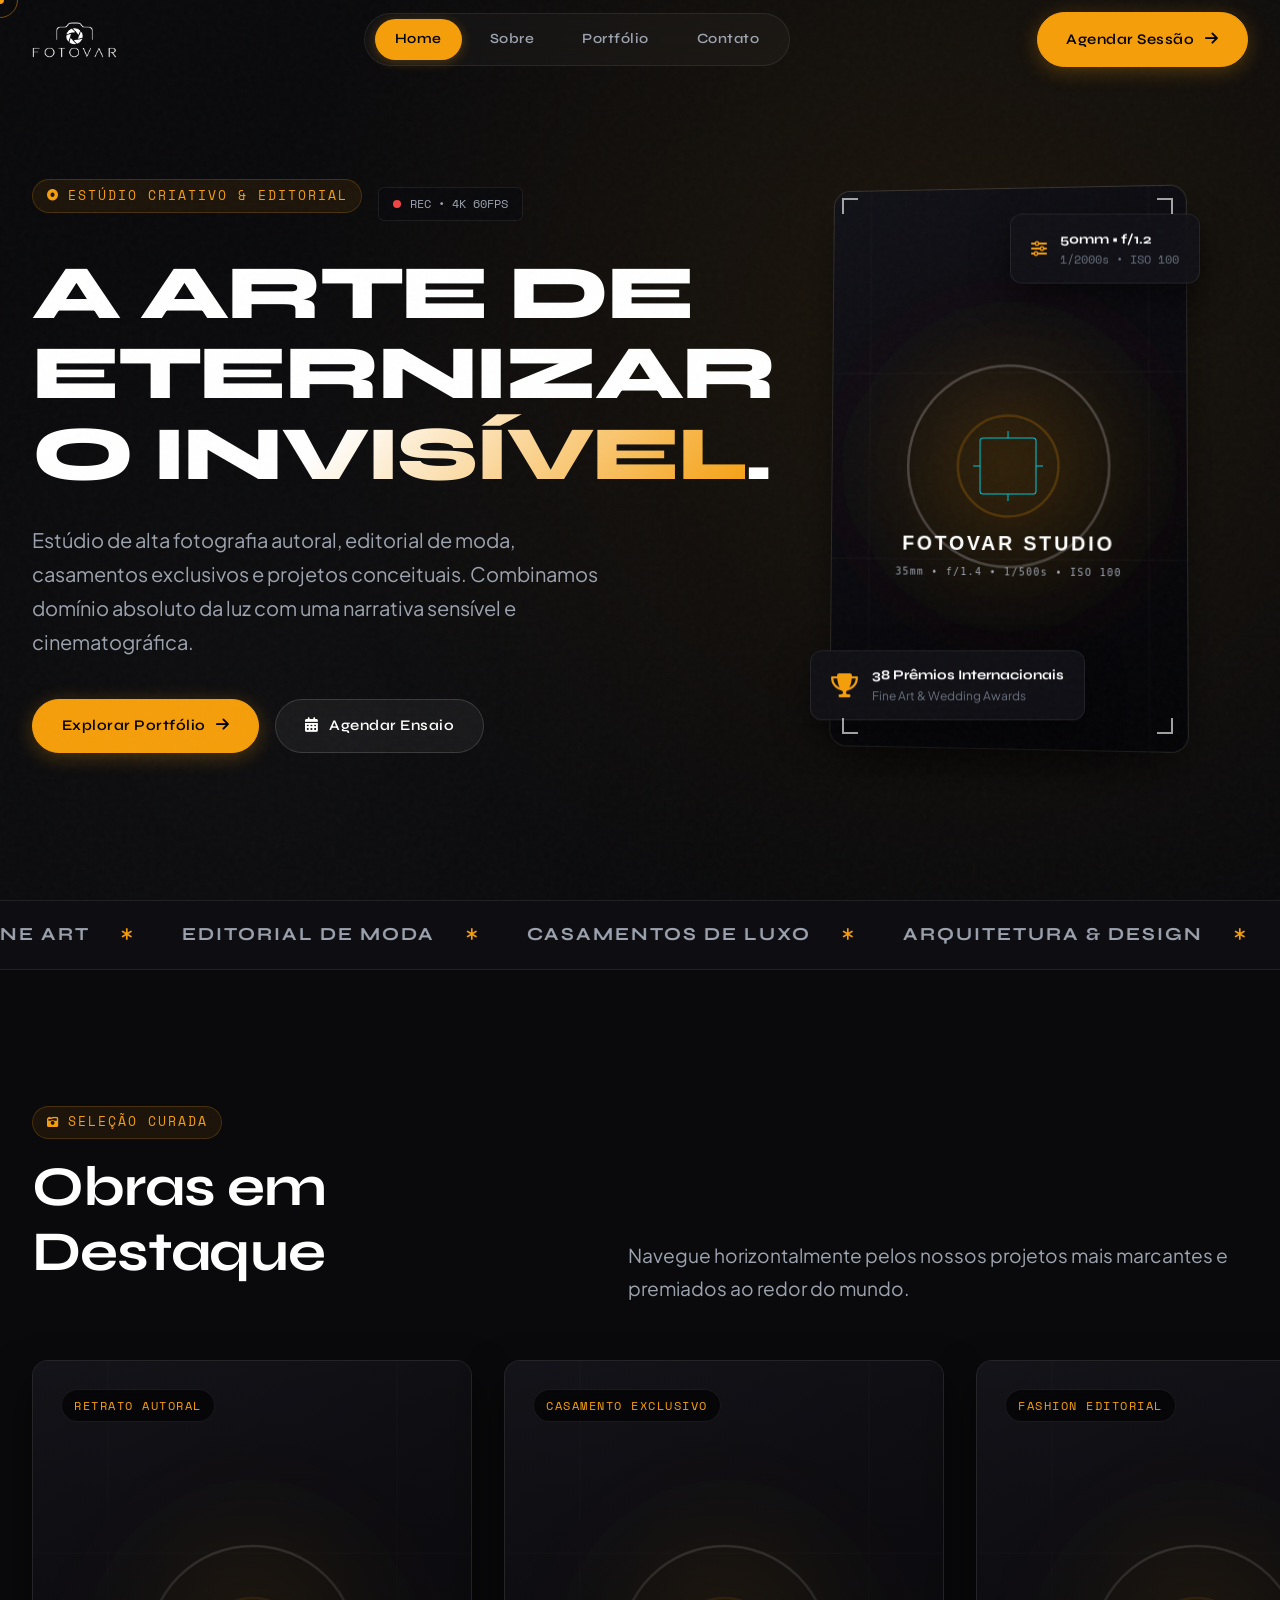
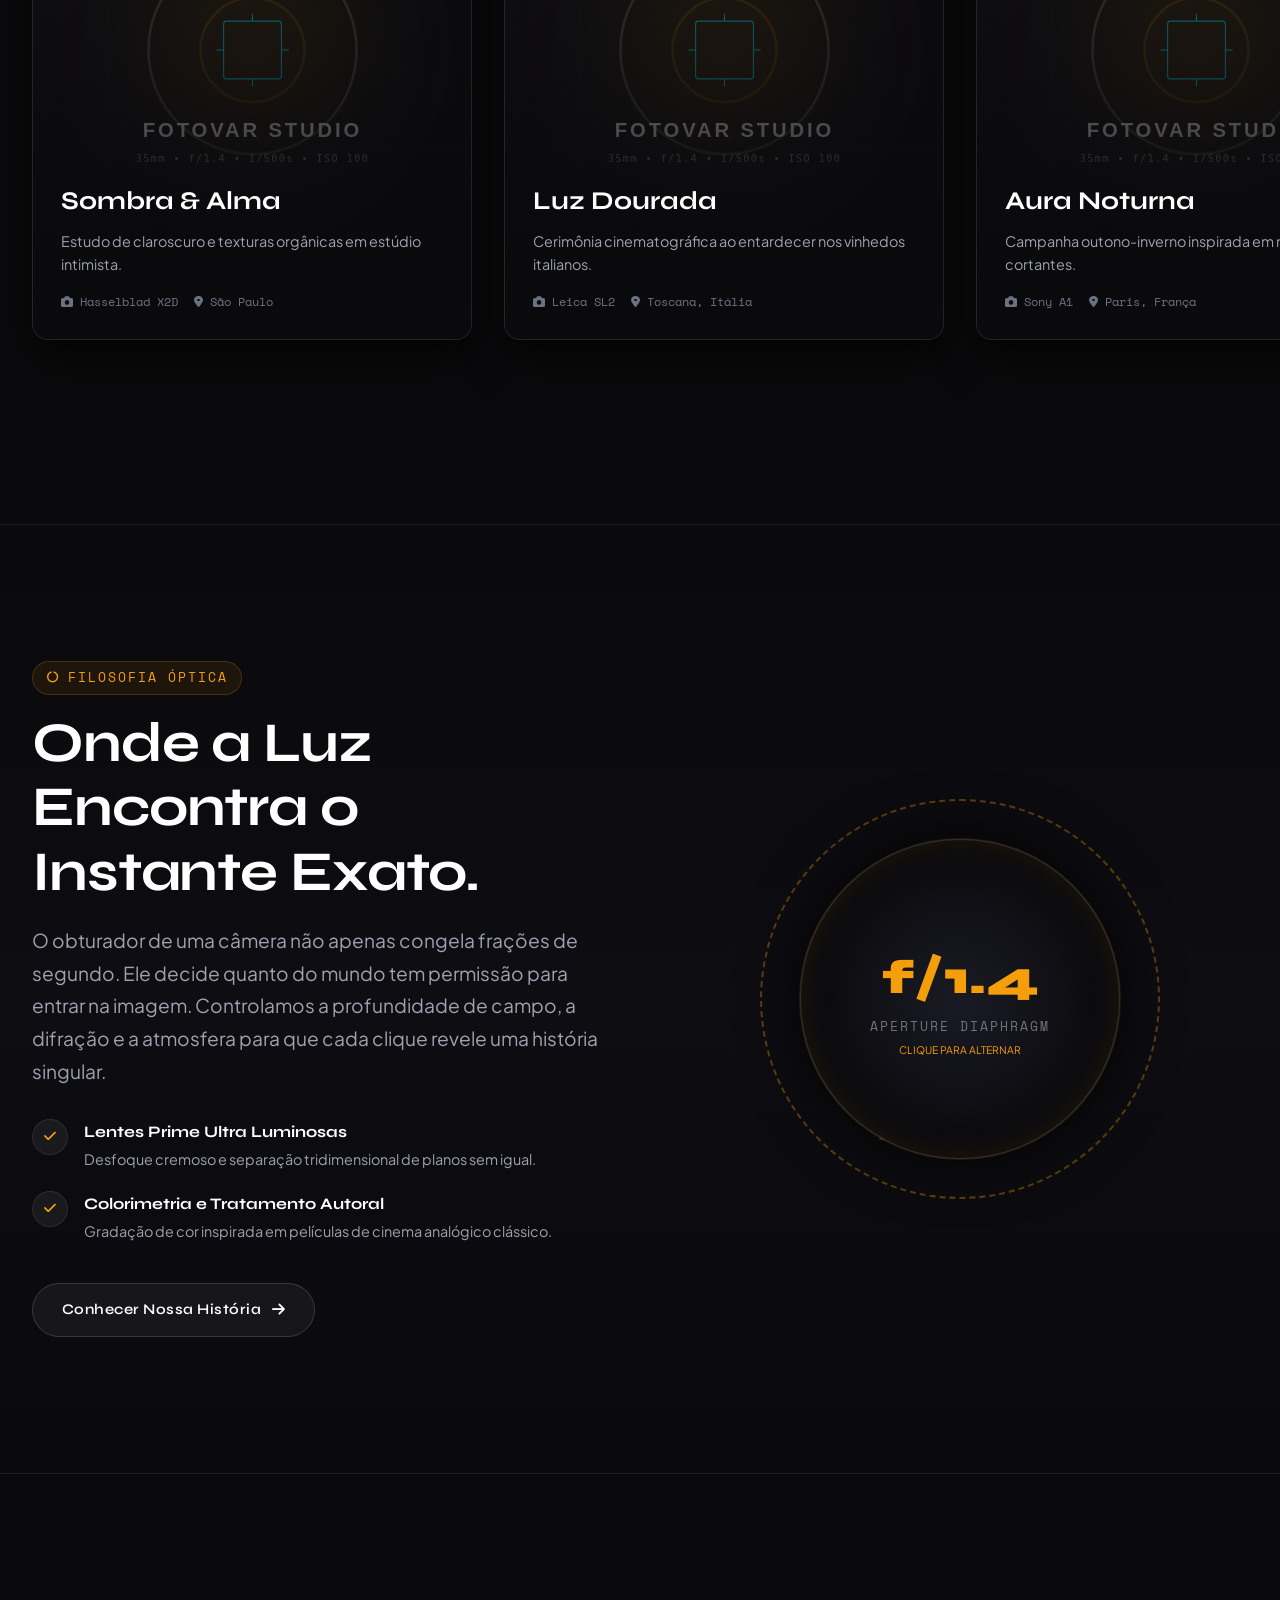
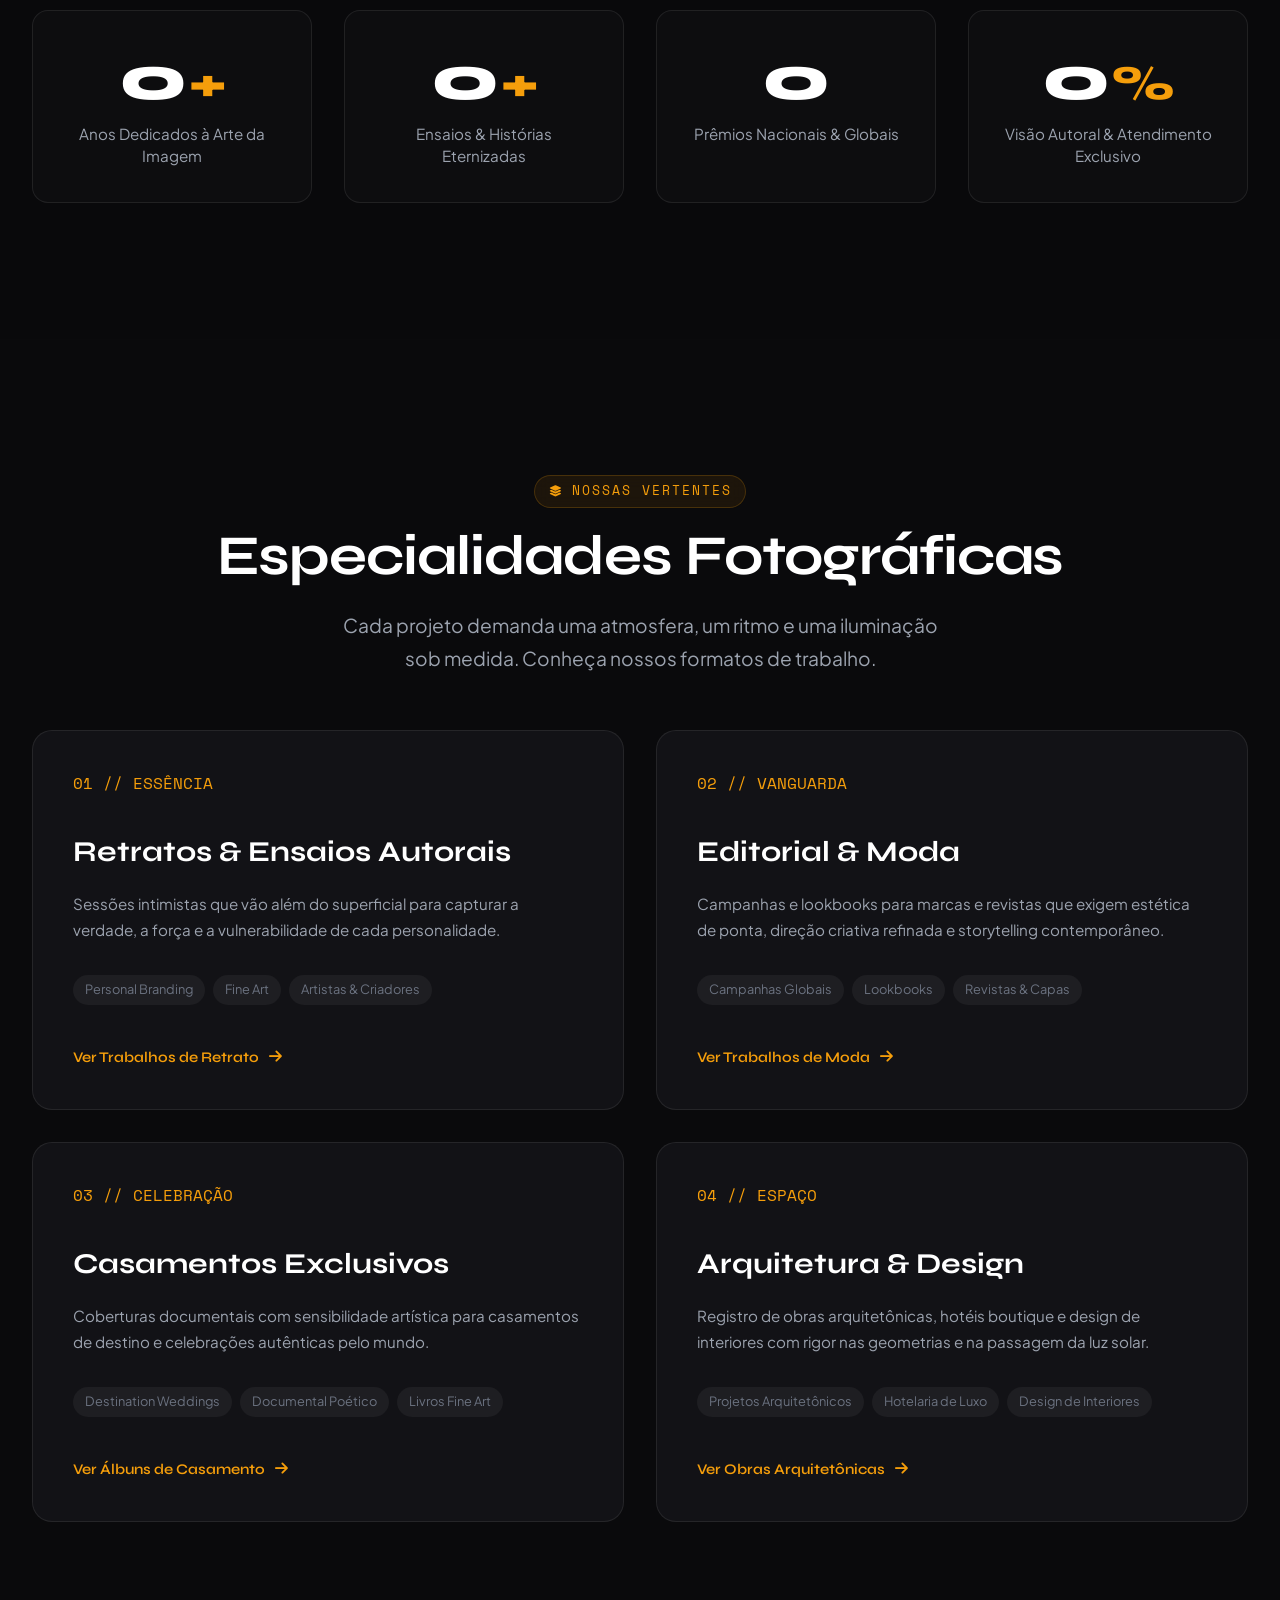
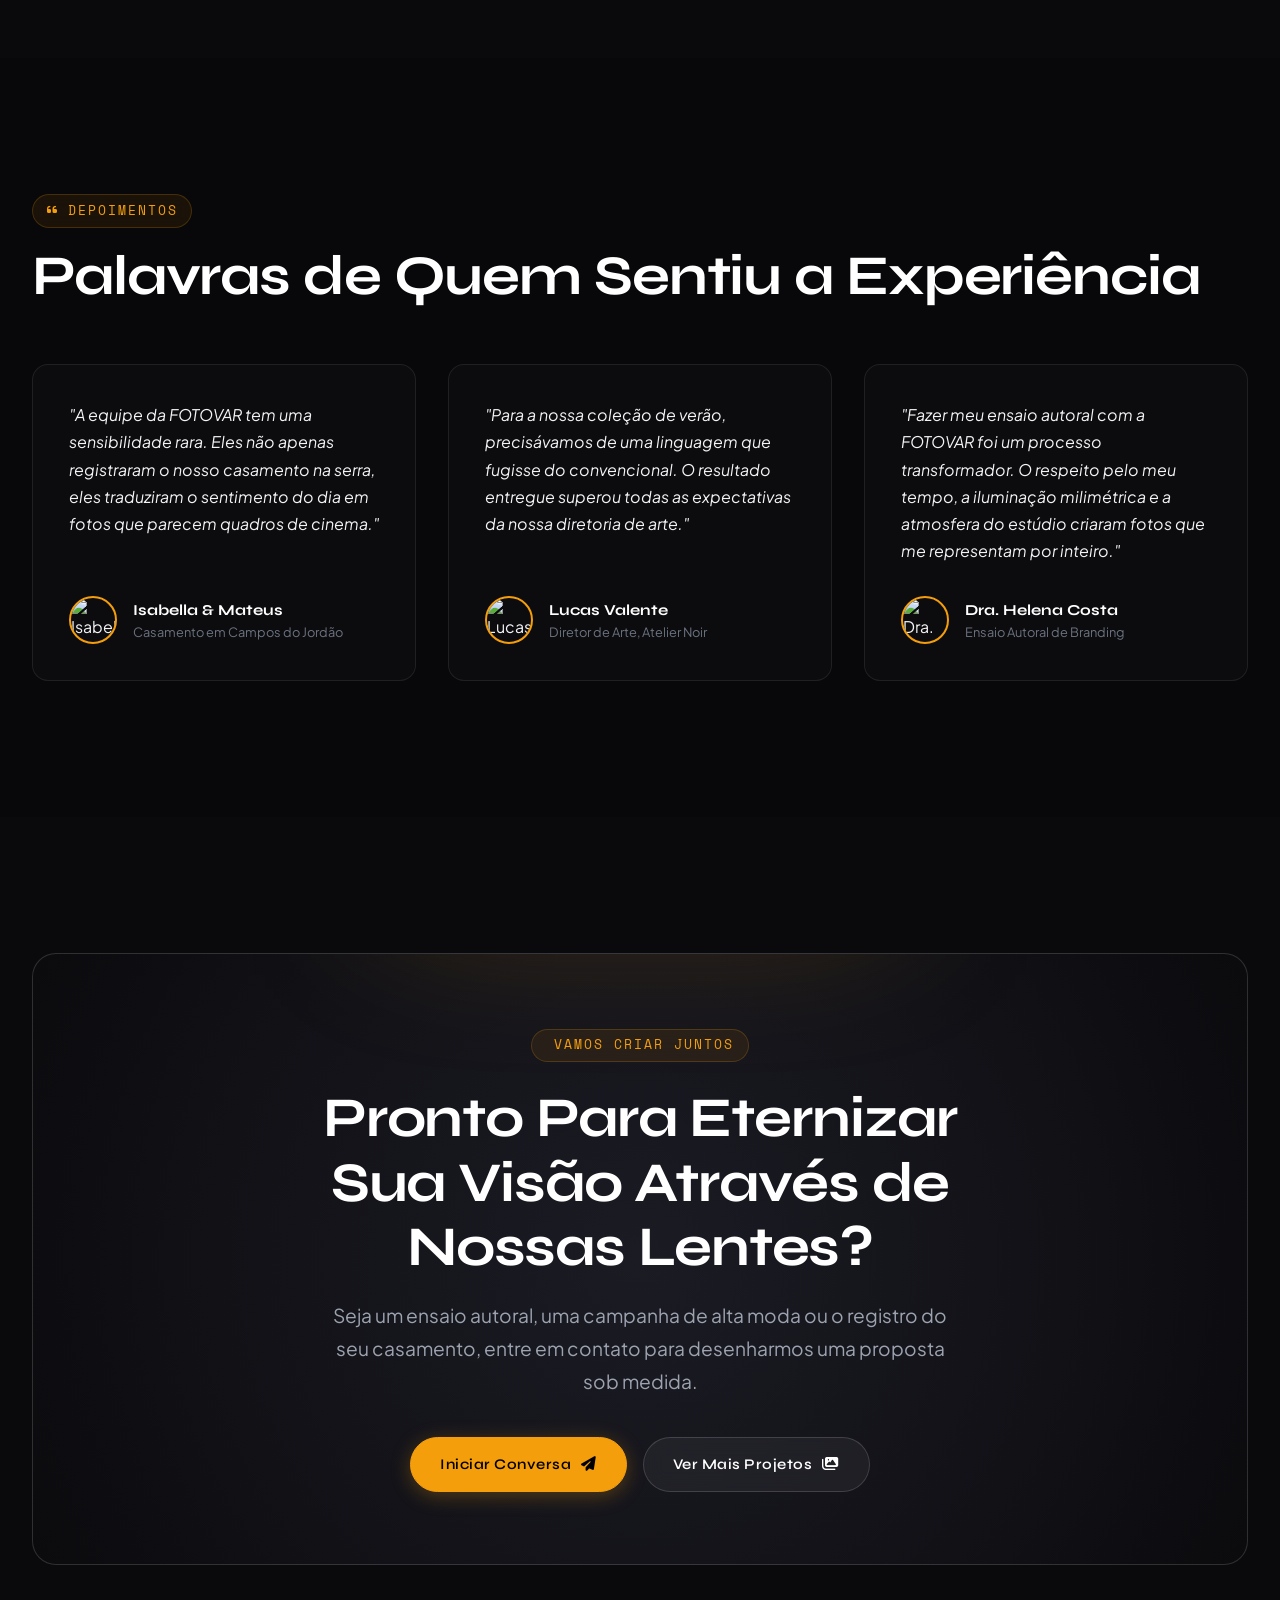
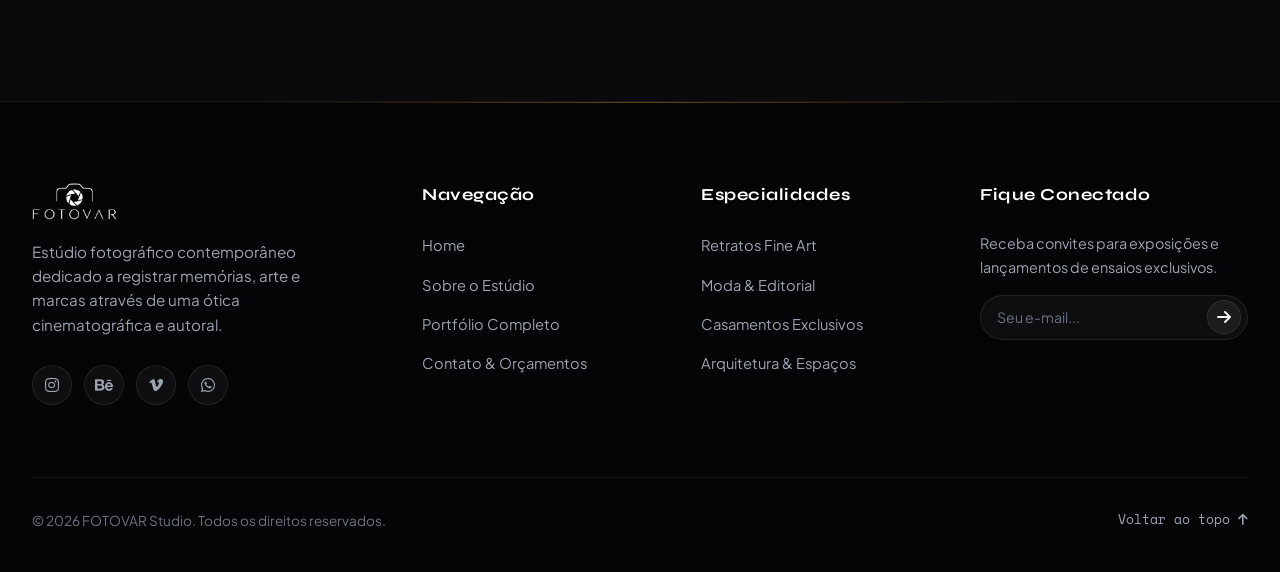
==== index.html @ dcf2c0d7 "first commit" ====
<!DOCTYPE html>
<html lang="pt-BR">
<head>
  <meta charset="UTF-8">
  <meta name="viewport" content="width=device-width, initial-scale=1.0">
  <title>FOTOVAR | Estúdio de Fotografia & Arte Visual</title>
  <meta name="description" content="Estúdio de alta fotografia autoral, editorial, casamentos de luxo e projetos conceituais. Transformamos instantes em legados visuais.">

  <!-- Favicon -->
  <link rel="icon" type="image/png" href="assets/img/logo.png">

  <!-- Google Fonts -->
  <link rel="preconnect" href="https://fonts.googleapis.com">
  <link rel="preconnect" href="https://fonts.gstatic.com" crossorigin>
  <link href="https://fonts.googleapis.com/css2?family=Plus+Jakarta+Sans:wght@300;400;500;600;700&family=Space+Mono:wght@400;700&family=Syne:wght@500;600;700;800&display=swap" rel="stylesheet">

  <!-- FontAwesome 6 -->
  <link rel="stylesheet" href="https://cdnjs.cloudflare.com/ajax/libs/font-awesome/6.5.1/css/all.min.css">

  <!-- Stylesheets -->
  <link rel="stylesheet" href="css/global.css">
  <link rel="stylesheet" href="css/home.css">
</head>
<body>

  <!-- Film Grain Overlay -->
  <div class="grain-overlay" aria-hidden="true"></div>

  <!-- Custom Cursor Elements -->
  <div class="custom-cursor-dot" aria-hidden="true"></div>
  <div class="custom-cursor-ring" aria-hidden="true">
    <span class="cursor-text">VER</span>
  </div>

  <!-- Shutter Page Transition Curtain -->
  <div class="shutter-transition" aria-hidden="true">
    <div class="shutter-blade"></div>
    <div class="shutter-blade"></div>
    <div class="shutter-blade"></div>
    <div class="shutter-blade"></div>
  </div>

  <!-- Global Header -->
  <header class="site-header">
    <div class="container header-container">
      <a href="index.html" class="brand-logo-wrap" aria-label="FOTOVAR Home">
        <img src="assets/img/logo.png" alt="FOTOVAR" class="brand-logo-img">
      </a>

      <!-- Desktop Navigation -->
      <nav class="nav-desktop" aria-label="Navegação Principal">
        <a href="index.html" class="nav-link active">Home</a>
        <a href="sobre.html" class="nav-link">Sobre</a>
        <a href="portfolio.html" class="nav-link">Portfólio</a>
        <a href="contato.html" class="nav-link">Contato</a>
      </nav>

      <!-- Action Buttons -->
      <div class="header-actions">
        <a href="contato.html" class="btn btn-primary header-cta btn-magnetic">
          <span>Agendar Sessão</span>
          <i class="fa-solid fa-arrow-right"></i>
        </a>

        <!-- Mobile Toggle Button -->
        <button class="menu-toggle-btn" aria-label="Abrir Menu" aria-expanded="false">
          <span class="menu-bar"></span>
          <span class="menu-bar"></span>
          <span class="menu-bar"></span>
        </button>
      </div>
    </div>
  </header>

  <!-- Mobile Drawer Overlay -->
  <div class="mobile-nav-overlay" aria-hidden="true">
    <div class="mobile-nav-links">
      <a href="index.html" class="mobile-nav-link active">
        <span>01</span> Home
      </a>
      <a href="sobre.html" class="mobile-nav-link">
        <span>02</span> Sobre
      </a>
      <a href="portfolio.html" class="mobile-nav-link">
        <span>03</span> Portfólio
      </a>
      <a href="contato.html" class="mobile-nav-link">
        <span>04</span> Contato
      </a>
    </div>

    <div class="mobile-nav-footer">
      <a href="contato.html" class="btn btn-primary">
        <span>Solicitar Orçamento</span>
        <i class="fa-solid fa-camera"></i>
      </a>
      <div class="mobile-socials">
        <a href="#" class="btn-icon-circle" aria-label="Instagram"><i class="fa-brands fa-instagram"></i></a>
        <a href="#" class="btn-icon-circle" aria-label="Behance"><i class="fa-brands fa-behance"></i></a>
        <a href="#" class="btn-icon-circle" aria-label="WhatsApp"><i class="fa-brands fa-whatsapp"></i></a>
      </div>
    </div>
  </div>

  <main>
    <!-- HERO SECTION -->
    <section class="hero-section" id="hero">
      <div class="container">
        <div class="hero-grid">
          
          <div class="hero-content">
            <div class="hero-badge-row">
              <span class="section-tag">
                <i class="fa-solid fa-circle-dot"></i> Estúdio Criativo & Editorial
              </span>
              <div class="telemetry-badge">
                <span class="rec-dot"></span>
                <span>REC • 4K 60FPS</span>
              </div>
            </div>

            <h1 class="hero-title">
              A ARTE DE ETERNIZAR O <span class="text-gradient">INVISÍVEL</span>.
            </h1>

            <p class="hero-description">
              Estúdio de alta fotografia autoral, editorial de moda, casamentos exclusivos e projetos conceituais. Combinamos domínio absoluto da luz com uma narrativa sensível e cinematográfica.
            </p>

            <div class="hero-buttons">
              <a href="portfolio.html" class="btn btn-primary btn-magnetic">
                <span>Explorar Portfólio</span>
                <i class="fa-solid fa-arrow-right"></i>
              </a>
              <a href="contato.html" class="btn btn-secondary btn-magnetic">
                <i class="fa-solid fa-calendar-days"></i>
                <span>Agendar Ensaio</span>
              </a>
            </div>
          </div>

          <!-- Hero Visual with 3D Parallax & Badges -->
          <div class="hero-visual">
            <!-- Viewfinder Corner Accents -->
            <div class="viewfinder-corner tl"></div>
            <div class="viewfinder-corner tr"></div>
            <div class="viewfinder-corner bl"></div>
            <div class="viewfinder-corner br"></div>

            <div class="hero-image-wrapper has-view-cursor">
              <img src="https://images.unsplash.com/photo-1534528741775-53994a69daeb?auto=format&fit=crop&w=1200&q=85" 
                   alt="Retrato Editorial Fotovar" 
                   class="hero-img"
                   onerror="this.onerror=null; this.src='assets/img/placeholder.svg';">
            </div>

            <!-- Floating Badges -->
            <div class="hero-floating-badge badge-awards">
              <i class="fa-solid fa-trophy"></i>
              <div>
                <div class="badge-text-title">38 Prêmios Internacionais</div>
                <div class="badge-text-sub">Fine Art & Wedding Awards</div>
              </div>
            </div>

            <div class="hero-floating-badge badge-specs font-mono">
              <i class="fa-solid fa-sliders text-accent" style="color: var(--accent);"></i>
              <div>
                <div class="badge-text-title">50mm • f/1.2</div>
                <div class="badge-text-sub">1/2000s • ISO 100</div>
              </div>
            </div>
          </div>

        </div>
      </div>
    </section>

    <!-- INFINITE MARQUEE STRIP -->
    <section class="marquee-strip" aria-label="Destaques">
      <div class="marquee-track">
        <div class="marquee-item">RETRATOS FINE ART <i class="fa-solid fa-asterisk"></i></div>
        <div class="marquee-item">EDITORIAL DE MODA <i class="fa-solid fa-asterisk"></i></div>
        <div class="marquee-item">CASAMENTOS DE LUXO <i class="fa-solid fa-asterisk"></i></div>
        <div class="marquee-item">ARQUITETURA & DESIGN <i class="fa-solid fa-asterisk"></i></div>
        <div class="marquee-item">DIREÇÃO CINEMATOGRÁFICA <i class="fa-solid fa-asterisk"></i></div>
        <div class="marquee-item">CAMPANHAS GLOBAIS <i class="fa-solid fa-asterisk"></i></div>
      </div>
    </section>

    <!-- PINNED HORIZONTAL GALLERY REEL -->
    <section class="reel-section section-spacing" id="obras-destaque">
      <div class="container">
        <div class="reel-header">
          <div>
            <span class="section-tag"><i class="fa-solid fa-camera-retro"></i> Seleção Curada</span>
            <h2 class="section-title">Obras em Destaque</h2>
          </div>
          <p class="section-desc">
            Navegue horizontalmente pelos nossos projetos mais marcantes e premiados ao redor do mundo.
          </p>
        </div>
      </div>

      <!-- Horizontal scrolling track -->
      <div class="reel-container">
        <!-- Card 1 -->
        <article class="reel-card has-view-cursor">
          <img src="https://images.unsplash.com/photo-1506794778202-cad84cf45f1d?auto=format&fit=crop&w=1000&q=85" 
               alt="Sombra & Alma - Retrato Autoral" 
               class="reel-card-img"
               onerror="this.onerror=null; this.src='assets/img/placeholder.svg';">
          <div class="reel-card-overlay">
            <span class="reel-card-category">Retrato Autoral</span>
            <div class="reel-card-info">
              <h3>Sombra & Alma</h3>
              <p>Estudo de claroscuro e texturas orgânicas em estúdio intimista.</p>
              <div class="reel-card-meta">
                <span><i class="fa-solid fa-camera"></i> Hasselblad X2D</span>
                <span><i class="fa-solid fa-location-dot"></i> São Paulo</span>
              </div>
            </div>
          </div>
        </article>

        <!-- Card 2 -->
        <article class="reel-card has-view-cursor">
          <img src="https://images.unsplash.com/photo-1519741497674-611481863552?auto=format&fit=crop&w=1000&q=85" 
               alt="Luz Dourada - Casamento na Toscana" 
               class="reel-card-img"
               onerror="this.onerror=null; this.src='assets/img/placeholder.svg';">
          <div class="reel-card-overlay">
            <span class="reel-card-category">Casamento Exclusivo</span>
            <div class="reel-card-info">
              <h3>Luz Dourada</h3>
              <p>Cerimônia cinematográfica ao entardecer nos vinhedos italianos.</p>
              <div class="reel-card-meta">
                <span><i class="fa-solid fa-camera"></i> Leica SL2</span>
                <span><i class="fa-solid fa-location-dot"></i> Toscana, Itália</span>
              </div>
            </div>
          </div>
        </article>

        <!-- Card 3 -->
        <article class="reel-card has-view-cursor">
          <img src="https://images.unsplash.com/photo-1515886657613-9f3515b0c78f?auto=format&fit=crop&w=1000&q=85" 
               alt="Aura Noturna - Editorial de Moda" 
               class="reel-card-img"
               onerror="this.onerror=null; this.src='assets/img/placeholder.svg';">
          <div class="reel-card-overlay">
            <span class="reel-card-category">Fashion Editorial</span>
            <div class="reel-card-info">
              <h3>Aura Noturna</h3>
              <p>Campanha outono-inverno inspirada em neon e silhuetas cortantes.</p>
              <div class="reel-card-meta">
                <span><i class="fa-solid fa-camera"></i> Sony A1</span>
                <span><i class="fa-solid fa-location-dot"></i> Paris, França</span>
              </div>
            </div>
          </div>
        </article>

        <!-- Card 4 -->
        <article class="reel-card has-view-cursor">
          <img src="https://images.unsplash.com/photo-1600585154340-be6161a56a0c?auto=format&fit=crop&w=1000&q=85" 
               alt="Monolito Moderno - Arquitetura" 
               class="reel-card-img"
               onerror="this.onerror=null; this.src='assets/img/placeholder.svg';">
          <div class="reel-card-overlay">
            <span class="reel-card-category">Arquitetura</span>
            <div class="reel-card-info">
              <h3>Monolito Moderno</h3>
              <p>Ensaio estrutural explorando o encontro entre concreto e luz zenital.</p>
              <div class="reel-card-meta">
                <span><i class="fa-solid fa-camera"></i> Canon R5C</span>
                <span><i class="fa-solid fa-location-dot"></i> Brasília</span>
              </div>
            </div>
          </div>
        </article>

        <!-- Card 5 -->
        <article class="reel-card has-view-cursor">
          <img src="https://images.unsplash.com/photo-1531746020798-e6953c6e8e04?auto=format&fit=crop&w=1000&q=85" 
               alt="Gênese - Fine Art" 
               class="reel-card-img"
               onerror="this.onerror=null; this.src='assets/img/placeholder.svg';">
          <div class="reel-card-overlay">
            <span class="reel-card-category">Fine Art</span>
            <div class="reel-card-info">
              <h3>Gênese</h3>
              <p>Retrato premiado explorando pigmentos naturais e expressão humana.</p>
              <div class="reel-card-meta">
                <span><i class="fa-solid fa-camera"></i> Fujifilm GFX 100II</span>
                <span><i class="fa-solid fa-location-dot"></i> Rio de Janeiro</span>
              </div>
            </div>
          </div>
        </article>
      </div>
    </section>

    <!-- INTERACTIVE APERTURE LENS SHOWCASE -->
    <section class="aperture-section section-spacing">
      <div class="container">
        <div class="aperture-grid">
          
          <div>
            <span class="section-tag"><i class="fa-solid fa-circle-notch"></i> Filosofia Óptica</span>
            <h2 class="section-title">Onde a Luz Encontra o Instante Exato.</h2>
            <p class="section-desc" style="margin-bottom: 2rem;">
              O obturador de uma câmera não apenas congela frações de segundo. Ele decide quanto do mundo tem permissão para entrar na imagem. Controlamos a profundidade de campo, a difração e a atmosfera para que cada clique revele uma história singular.
            </p>

            <ul style="display: flex; flex-direction: column; gap: 1.25rem; margin-bottom: 2.5rem;">
              <li style="display: flex; align-items: flex-start; gap: 1rem;">
                <div class="btn-icon-circle" style="width: 36px; height: 36px; font-size: 0.85rem; color: var(--accent);"><i class="fa-solid fa-check"></i></div>
                <div>
                  <h4 style="color: #fff; font-family: var(--font-heading); margin-bottom: 0.2rem;">Lentes Prime Ultra Luminosas</h4>
                  <p style="color: var(--text-secondary); font-size: 0.9rem;">Desfoque cremoso e separação tridimensional de planos sem igual.</p>
                </div>
              </li>
              <li style="display: flex; align-items: flex-start; gap: 1rem;">
                <div class="btn-icon-circle" style="width: 36px; height: 36px; font-size: 0.85rem; color: var(--accent);"><i class="fa-solid fa-check"></i></div>
                <div>
                  <h4 style="color: #fff; font-family: var(--font-heading); margin-bottom: 0.2rem;">Colorimetria e Tratamento Autoral</h4>
                  <p style="color: var(--text-secondary); font-size: 0.9rem;">Gradação de cor inspirada em películas de cinema analógico clássico.</p>
                </div>
              </li>
            </ul>

            <a href="sobre.html" class="btn btn-secondary btn-magnetic">
              <span>Conhecer Nossa História</span>
              <i class="fa-solid fa-arrow-right"></i>
            </a>
          </div>

          <!-- Interactive Graphic (Click to cycle f-stop) -->
          <div class="aperture-visual-box">
            <div class="aperture-shutter-graphic clickable" title="Clique para alternar o f-stop">
              <div class="aperture-outer-ring"></div>
              
              <!-- SVG Blades Representation -->
              <svg viewBox="0 0 400 400" width="100%" height="100%" style="position: absolute; inset: 0;">
                <circle cx="200" cy="200" r="160" stroke="rgba(245, 158, 11, 0.2)" stroke-width="2" fill="none"/>
                <g class="aperture-blades-group" fill="#14141c" stroke="rgba(245, 158, 11, 0.4)" stroke-width="1.5">
                  <path class="aperture-svg-blade" d="M200 60 L280 160 L200 200 Z" />
                  <path class="aperture-svg-blade" d="M320 130 L320 250 L200 200 Z" />
                  <path class="aperture-svg-blade" d="M320 270 L240 340 L200 200 Z" />
                  <path class="aperture-svg-blade" d="M200 340 L120 340 L200 200 Z" />
                  <path class="aperture-svg-blade" d="M80 270 L80 150 L200 200 Z" />
                  <path class="aperture-svg-blade" d="M80 130 L160 60 L200 200 Z" />
                </g>
              </svg>

              <div class="aperture-center-hub">
                <span class="aperture-f-number">f/1.4</span>
                <span class="aperture-hub-label">APERTURE DIAPHRAGM</span>
                <span style="font-size: 0.65rem; color: var(--accent); margin-top: 4px;">CLIQUE PARA ALTERNAR</span>
              </div>
            </div>
          </div>

        </div>
      </div>
    </section>

    <!-- STATS COUNTER SECTION -->
    <section class="stats-section section-spacing">
      <div class="container">
        <div class="stats-grid">
          
          <div class="stat-item">
            <div class="stat-number-wrap">
              <span class="stat-number" data-target="12">0</span>
              <span class="stat-suffix">+</span>
            </div>
            <div class="stat-label">Anos Dedicados à Arte da Imagem</div>
          </div>

          <div class="stat-item">
            <div class="stat-number-wrap">
              <span class="stat-number" data-target="1450">0</span>
              <span class="stat-suffix">+</span>
            </div>
            <div class="stat-label">Ensaios & Histórias Eternizadas</div>
          </div>

          <div class="stat-item">
            <div class="stat-number-wrap">
              <span class="stat-number" data-target="38">0</span>
            </div>
            <div class="stat-label">Prêmios Nacionais & Globais</div>
          </div>

          <div class="stat-item">
            <div class="stat-number-wrap">
              <span class="stat-number" data-target="100">0</span>
              <span class="stat-suffix">%</span>
            </div>
            <div class="stat-label">Visão Autoral & Atendimento Exclusivo</div>
          </div>

        </div>
      </div>
    </section>

    <!-- SERVICES / ESPECIALIDADES -->
    <section class="services-section section-spacing" id="servicos">
      <div class="container">
        <div style="margin-bottom: 3.5rem; text-align: center;">
          <span class="section-tag"><i class="fa-solid fa-layer-group"></i> Nossas Vertentes</span>
          <h2 class="section-title">Especialidades Fotográficas</h2>
          <p class="section-desc" style="margin: 0 auto;">
            Cada projeto demanda uma atmosfera, um ritmo e uma iluminação sob medida. Conheça nossos formatos de trabalho.
          </p>
        </div>

        <div class="services-grid">
          
          <!-- Service 1 -->
          <div class="service-card">
            <div>
              <span class="service-num">01 // ESSÊNCIA</span>
              <h3 class="service-title">Retratos & Ensaios Autorais</h3>
              <p class="service-desc">
                Sessões intimistas que vão além do superficial para capturar a verdade, a força e a vulnerabilidade de cada personalidade.
              </p>
              <div class="service-tags">
                <span class="service-tag-item">Personal Branding</span>
                <span class="service-tag-item">Fine Art</span>
                <span class="service-tag-item">Artistas & Criadores</span>
              </div>
            </div>
            <a href="portfolio.html?cat=retratos" class="service-link">
              <span>Ver Trabalhos de Retrato</span>
              <i class="fa-solid fa-arrow-right"></i>
            </a>
          </div>

          <!-- Service 2 -->
          <div class="service-card">
            <div>
              <span class="service-num">02 // VANGUARDA</span>
              <h3 class="service-title">Editorial & Moda</h3>
              <p class="service-desc">
                Campanhas e lookbooks para marcas e revistas que exigem estética de ponta, direção criativa refinada e storytelling contemporâneo.
              </p>
              <div class="service-tags">
                <span class="service-tag-item">Campanhas Globais</span>
                <span class="service-tag-item">Lookbooks</span>
                <span class="service-tag-item">Revistas & Capas</span>
              </div>
            </div>
            <a href="portfolio.html?cat=editorial" class="service-link">
              <span>Ver Trabalhos de Moda</span>
              <i class="fa-solid fa-arrow-right"></i>
            </a>
          </div>

          <!-- Service 3 -->
          <div class="service-card">
            <div>
              <span class="service-num">03 // CELEBRAÇÃO</span>
              <h3 class="service-title">Casamentos Exclusivos</h3>
              <p class="service-desc">
                Coberturas documentais com sensibilidade artística para casamentos de destino e celebrações autênticas pelo mundo.
              </p>
              <div class="service-tags">
                <span class="service-tag-item">Destination Weddings</span>
                <span class="service-tag-item">Documental Poético</span>
                <span class="service-tag-item">Livros Fine Art</span>
              </div>
            </div>
            <a href="portfolio.html?cat=casamentos" class="service-link">
              <span>Ver Álbuns de Casamento</span>
              <i class="fa-solid fa-arrow-right"></i>
            </a>
          </div>

          <!-- Service 4 -->
          <div class="service-card">
            <div>
              <span class="service-num">04 // ESPAÇO</span>
              <h3 class="service-title">Arquitetura & Design</h3>
              <p class="service-desc">
                Registro de obras arquitetônicas, hotéis boutique e design de interiores com rigor nas geometrias e na passagem da luz solar.
              </p>
              <div class="service-tags">
                <span class="service-tag-item">Projetos Arquitetônicos</span>
                <span class="service-tag-item">Hotelaria de Luxo</span>
                <span class="service-tag-item">Design de Interiores</span>
              </div>
            </div>
            <a href="portfolio.html?cat=arquitetura" class="service-link">
              <span>Ver Obras Arquitetônicas</span>
              <i class="fa-solid fa-arrow-right"></i>
            </a>
          </div>

        </div>
      </div>
    </section>

    <!-- TESTIMONIALS -->
    <section class="testimonials-section section-spacing" style="background: #08080a;">
      <div class="container">
        <div style="margin-bottom: 3.5rem;">
          <span class="section-tag"><i class="fa-solid fa-quote-left"></i> Depoimentos</span>
          <h2 class="section-title">Palavras de Quem Sentiu a Experiência</h2>
        </div>

        <div class="testimonials-grid">
          
          <div class="testimonial-card">
            <p class="testimonial-quote">
              "A equipe da FOTOVAR tem uma sensibilidade rara. Eles não apenas registraram o nosso casamento na serra, eles traduziram o sentimento do dia em fotos que parecem quadros de cinema."
            </p>
            <div class="testimonial-author">
              <img src="https://images.unsplash.com/photo-1544005313-94ddf0286df2?auto=format&fit=crop&w=150&q=80" alt="Isabella Mendes" class="author-avatar">
              <div>
                <div class="author-name">Isabella & Mateus</div>
                <div class="author-role">Casamento em Campos do Jordão</div>
              </div>
            </div>
          </div>

          <div class="testimonial-card">
            <p class="testimonial-quote">
              "Para a nossa coleção de verão, precisávamos de uma linguagem que fugisse do convencional. O resultado entregue superou todas as expectativas da nossa diretoria de arte."
            </p>
            <div class="testimonial-author">
              <img src="https://images.unsplash.com/photo-1507003211169-0a1dd7228f2d?auto=format&fit=crop&w=150&q=80" alt="Lucas Ferraz" class="author-avatar">
              <div>
                <div class="author-name">Lucas Valente</div>
                <div class="author-role">Diretor de Arte, Atelier Noir</div>
              </div>
            </div>
          </div>

          <div class="testimonial-card">
            <p class="testimonial-quote">
              "Fazer meu ensaio autoral com a FOTOVAR foi um processo transformador. O respeito pelo meu tempo, a iluminação milimétrica e a atmosfera do estúdio criaram fotos que me representam por inteiro."
            </p>
            <div class="testimonial-author">
              <img src="https://images.unsplash.com/photo-1573496359142-b8d87734a5a2?auto=format&fit=crop&w=150&q=80" alt="Dra. Helena Costa" class="author-avatar">
              <div>
                <div class="author-name">Dra. Helena Costa</div>
                <div class="author-role">Ensaio Autoral de Branding</div>
              </div>
            </div>
          </div>

        </div>
      </div>
    </section>

    <!-- PRE-FOOTER CTA -->
    <section class="section-spacing">
      <div class="container">
        <div class="cta-banner">
          <span class="section-tag" style="margin-bottom: 1.5rem;"><i class="fa-solid fa-sparkles"></i> Vamos Criar Juntos</span>
          <h2 class="section-title" style="max-width: 700px; margin-left: auto; margin-right: auto;">
            Pronto Para Eternizar Sua Visão Através de Nossas Lentes?
          </h2>
          <p class="section-desc" style="margin: 0 auto 2.5rem auto;">
            Seja um ensaio autoral, uma campanha de alta moda ou o registro do seu casamento, entre em contato para desenharmos uma proposta sob medida.
          </p>
          <div style="display: flex; gap: 1rem; justify-content: center; flex-wrap: wrap;">
            <a href="contato.html" class="btn btn-primary btn-magnetic">
              <span>Iniciar Conversa</span>
              <i class="fa-solid fa-paper-plane"></i>
            </a>
            <a href="portfolio.html" class="btn btn-secondary btn-magnetic">
              <span>Ver Mais Projetos</span>
              <i class="fa-solid fa-images"></i>
            </a>
          </div>
        </div>
      </div>
    </section>
  </main>

  <!-- Global Footer -->
  <footer class="site-footer">
    <div class="container">
      <div class="footer-top-grid">
        
        <!-- Brand Col -->
        <div class="footer-brand-col">
          <a href="index.html" class="brand-logo-wrap">
            <img src="assets/img/logo.png" alt="FOTOVAR" class="brand-logo-img">
          </a>
          <p>
            Estúdio fotográfico contemporâneo dedicado a registrar memórias, arte e marcas através de uma ótica cinematográfica e autoral.
          </p>
          <div class="footer-social-row">
            <a href="#" class="footer-social-link" aria-label="Instagram"><i class="fa-brands fa-instagram"></i></a>
            <a href="#" class="footer-social-link" aria-label="Behance"><i class="fa-brands fa-behance"></i></a>
            <a href="#" class="footer-social-link" aria-label="Vimeo"><i class="fa-brands fa-vimeo-v"></i></a>
            <a href="#" class="footer-social-link" aria-label="WhatsApp"><i class="fa-brands fa-whatsapp"></i></a>
          </div>
        </div>

        <!-- Navigation Col -->
        <div>
          <h4 class="footer-col-title">Navegação</h4>
          <ul class="footer-nav-list">
            <li><a href="index.html">Home</a></li>
            <li><a href="sobre.html">Sobre o Estúdio</a></li>
            <li><a href="portfolio.html">Portfólio Completo</a></li>
            <li><a href="contato.html">Contato & Orçamentos</a></li>
          </ul>
        </div>

        <!-- Verticals Col -->
        <div>
          <h4 class="footer-col-title">Especialidades</h4>
          <ul class="footer-nav-list">
            <li><a href="portfolio.html?cat=retratos">Retratos Fine Art</a></li>
            <li><a href="portfolio.html?cat=editorial">Moda & Editorial</a></li>
            <li><a href="portfolio.html?cat=casamentos">Casamentos Exclusivos</a></li>
            <li><a href="portfolio.html?cat=arquitetura">Arquitetura & Espaços</a></li>
          </ul>
        </div>

        <!-- Newsletter Col -->
        <div class="footer-newsletter">
          <h4 class="footer-col-title">Fique Conectado</h4>
          <p>Receba convites para exposições e lançamentos de ensaios exclusivos.</p>
          <form class="footer-input-group" onsubmit="event.preventDefault(); alert('Obrigado! Você agora receberá nossas novidades.');">
            <input type="email" placeholder="Seu e-mail..." required aria-label="Seu e-mail para newsletter">
            <button type="submit" class="btn-icon-circle" style="width: 34px; height: 34px;" aria-label="Inscrever">
              <i class="fa-solid fa-arrow-right"></i>
            </button>
          </form>
        </div>

      </div>

      <!-- Bottom Bar -->
      <div class="footer-bottom-bar">
        <div>
          &copy; 2026 FOTOVAR Studio. Todos os direitos reservados.
        </div>
        <div class="back-to-top-btn btn-magnetic">
          <span>Voltar ao topo</span>
          <i class="fa-solid fa-arrow-up"></i>
        </div>
      </div>
    </div>
  </footer>

  <!-- GSAP 3 & ScrollTrigger CDN -->
  <script src="https://cdnjs.cloudflare.com/ajax/libs/gsap/3.12.5/gsap.min.js"></script>
  <script src="https://cdnjs.cloudflare.com/ajax/libs/gsap/3.12.5/ScrollTrigger.min.js"></script>

  <!-- Scripts -->
  <script src="js/global.js"></script>
  <script src="js/home.js"></script>
</body>
</html>
---- css/global.css ----
/* ==========================================================================
   FOTOVAR - GLOBAL STYLESHEET
   Design System: Dark Luxury Photography & Cinematic Visual Arts
   Palette: Black (#0A0A0C), Zinc/Grays (#16161C, #26262E, #9CA3AF),
            White (#FFFFFF, #F3F4F6), Accent Golden Flare (#F59E0B)
   ========================================================================== */

/* --- Fonts & Base Setup --- */
@import url('https://fonts.googleapis.com/css2?family=Plus+Jakarta+Sans:ital,wght@0,300;0,400;0,500;0,600;0,700;1,400&family=Space+Mono:ital,wght@0,400;0,700;1,400&family=Syne:wght@500;600;700;800&display=swap');

:root {
  /* Colors */
  --bg-dark: #0a0a0c;
  --bg-darker: #050507;
  --bg-card: #121216;
  --bg-card-hover: #181820;
  --bg-glass: rgba(18, 18, 22, 0.7);
  --bg-glass-heavy: rgba(10, 10, 12, 0.88);

  --border-subtle: rgba(255, 255, 255, 0.08);
  --border-medium: rgba(255, 255, 255, 0.15);
  --border-accent: rgba(245, 158, 11, 0.4);

  --text-main: #f4f4f6;
  --text-pure: #ffffff;
  --text-secondary: #9ca3af;
  --text-muted: #6b7280;

  /* Accents */
  --accent: #f59e0b;
  --accent-light: #fbbf24;
  --accent-dark: #d97706;
  --accent-glow: rgba(245, 158, 11, 0.28);
  --accent-cyan: #00e5ff; /* Camera AF Focus Box Accent */

  /* Typography */
  --font-heading: 'Syne', -apple-system, BlinkMacSystemFont, 'Segoe UI', Roboto, sans-serif;
  --font-body: 'Plus Jakarta Sans', -apple-system, BlinkMacSystemFont, sans-serif;
  --font-mono: 'Space Mono', monospace;

  /* Layout */
  --container-max: 1280px;
  --container-pad: 2rem;
  --header-height: 80px;

  /* Transitions */
  --transition-fast: 0.2s cubic-bezier(0.16, 1, 0.3, 1);
  --transition-normal: 0.35s cubic-bezier(0.16, 1, 0.3, 1);
  --transition-smooth: 0.6s cubic-bezier(0.16, 1, 0.3, 1);
}

/* --- Reset & Box Sizing --- */
*, *::before, *::after {
  box-sizing: border-box;
  margin: 0;
  padding: 0;
}

html {
  font-size: 16px;
  scroll-behavior: smooth;
  background-color: var(--bg-dark);
  color: var(--text-main);
  font-family: var(--font-body);
  text-rendering: optimizeLegibility;
  -webkit-font-smoothing: antialiased;
  -moz-osx-font-smoothing: grayscale;
}

body {
  background-color: var(--bg-dark);
  color: var(--text-main);
  min-height: 100vh;
  position: relative;
  overflow-x: hidden;
  line-height: 1.6;
}

/* Custom Scrollbar */
::-webkit-scrollbar {
  width: 8px;
}
::-webkit-scrollbar-track {
  background: var(--bg-darker);
}
::-webkit-scrollbar-thumb {
  background: #27272e;
  border-radius: 4px;
}
::-webkit-scrollbar-thumb:hover {
  background: var(--accent);
}

/* Image & Media Reset */
img, picture, video, canvas, svg {
  display: block;
  max-width: 100%;
  height: auto;
}

a {
  color: inherit;
  text-decoration: none;
  transition: color var(--transition-fast);
}

button, input, textarea, select {
  font: inherit;
  color: inherit;
  background: none;
  border: none;
  outline: none;
}

ul, ol {
  list-style: none;
}

/* --- Subtle Film Grain Background Overlay --- */
.grain-overlay {
  position: fixed;
  top: 0;
  left: 0;
  width: 100vw;
  height: 100vh;
  pointer-events: none;
  z-index: 999;
  opacity: 0.025;
  background-image: url("data:image/svg+xml,%3Csvg viewBox='0 0 200 200' xmlns='http://www.w3.org/2000/svg'%3E%3Cfilter id='noiseFilter'%3E%3CfeTurbulence type='fractalNoise' baseFrequency='0.8' numOctaves='3' stitchTiles='stitch'/%3E%3C/filter%3E%3Crect width='100%25' height='100%25' filter='url(%23noiseFilter)'/%3E%3C/svg%3E");
}

/* --- Custom Cursor --- */
.custom-cursor-dot {
  position: fixed;
  top: 0;
  left: 0;
  width: 8px;
  height: 8px;
  background: var(--accent);
  border-radius: 50%;
  pointer-events: none;
  z-index: 10000;
  transform: translate(-50%, -50%);
  transition: opacity 0.3s ease, transform 0.1s ease;
}

.custom-cursor-ring {
  position: fixed;
  top: 0;
  left: 0;
  width: 36px;
  height: 36px;
  border: 1px solid rgba(245, 158, 11, 0.45);
  border-radius: 50%;
  pointer-events: none;
  z-index: 9999;
  transform: translate(-50%, -50%);
  transition: width 0.3s cubic-bezier(0.16, 1, 0.3, 1),
              height 0.3s cubic-bezier(0.16, 1, 0.3, 1),
              border-color 0.3s ease,
              background-color 0.3s ease;
  display: flex;
  align-items: center;
  justify-content: center;
}

.custom-cursor-ring .cursor-text {
  font-family: var(--font-heading);
  font-size: 10px;
  letter-spacing: 1px;
  font-weight: 700;
  color: var(--bg-darker);
  opacity: 0;
  text-transform: uppercase;
  transition: opacity 0.2s ease;
  pointer-events: none;
}

/* Cursor States */
body.cursor-hover .custom-cursor-ring {
  width: 56px;
  height: 56px;
  border-color: var(--accent);
  background: rgba(245, 158, 11, 0.1);
}

body.cursor-view .custom-cursor-ring {
  width: 78px;
  height: 78px;
  background: var(--accent);
  border-color: var(--accent);
}

body.cursor-view .custom-cursor-ring .cursor-text {
  opacity: 1;
}

body.cursor-view .custom-cursor-dot {
  opacity: 0;
}

/* Hide custom cursor on touch devices */
@media (hover: none) and (pointer: coarse) {
  .custom-cursor-dot,
  .custom-cursor-ring {
    display: none !important;
  }
}

/* --- Shutter Page Transition Curtain --- */
.shutter-transition {
  position: fixed;
  top: 0;
  left: 0;
  width: 100%;
  height: 100%;
  pointer-events: none;
  z-index: 99999;
  display: flex;
  flex-direction: column;
}

.shutter-blade {
  flex: 1;
  width: 100%;
  background: #060608;
  border-bottom: 1px solid rgba(245, 158, 11, 0.15);
  transform: scaleY(0);
  transform-origin: top;
}

/* --- Container & Grid System --- */
.container {
  width: 100%;
  max-width: var(--container-max);
  margin-left: auto;
  margin-right: auto;
  padding-left: var(--container-pad);
  padding-right: var(--container-pad);
}

.section-spacing {
  padding-top: 6rem;
  padding-bottom: 6rem;
}

@media (min-width: 992px) {
  .section-spacing {
    padding-top: 8.5rem;
    padding-bottom: 8.5rem;
  }
}

/* --- Typography Helpers --- */
.font-heading {
  font-family: var(--font-heading);
}

.font-mono {
  font-family: var(--font-mono);
}

.section-tag {
  display: inline-flex;
  align-items: center;
  gap: 0.5rem;
  font-family: var(--font-mono);
  font-size: 0.8rem;
  letter-spacing: 2px;
  text-transform: uppercase;
  color: var(--accent);
  margin-bottom: 1rem;
  padding: 0.35rem 0.85rem;
  background: rgba(245, 158, 11, 0.08);
  border: 1px solid rgba(245, 158, 11, 0.2);
  border-radius: 999px;
  backdrop-filter: blur(8px);
}

.section-tag i {
  font-size: 0.7rem;
}

.section-title {
  font-family: var(--font-heading);
  font-size: clamp(2rem, 5vw, 3.5rem);
  font-weight: 700;
  line-height: 1.15;
  color: var(--text-pure);
  letter-spacing: -0.02em;
  margin-bottom: 1.25rem;
}

.section-desc {
  font-size: clamp(1rem, 1.8vw, 1.2rem);
  color: var(--text-secondary);
  max-width: 620px;
  line-height: 1.7;
}

/* --- Buttons --- */
.btn {
  display: inline-flex;
  align-items: center;
  justify-content: center;
  gap: 0.65rem;
  font-family: var(--font-heading);
  font-size: 0.92rem;
  font-weight: 600;
  letter-spacing: 0.5px;
  padding: 0.9rem 1.8rem;
  border-radius: 999px;
  cursor: pointer;
  position: relative;
  overflow: hidden;
  transition: all var(--transition-normal);
  white-space: nowrap;
}

.btn-primary {
  background: var(--accent);
  color: #000000;
  border: 1px solid var(--accent);
  box-shadow: 0 4px 20px var(--accent-glow);
}

.btn-primary:hover {
  background: var(--accent-light);
  border-color: var(--accent-light);
  transform: translateY(-2px);
  box-shadow: 0 8px 28px rgba(245, 158, 11, 0.45);
}

.btn-secondary {
  background: rgba(255, 255, 255, 0.05);
  color: var(--text-pure);
  border: 1px solid var(--border-medium);
  backdrop-filter: blur(10px);
}

.btn-secondary:hover {
  background: rgba(255, 255, 255, 0.12);
  border-color: rgba(255, 255, 255, 0.3);
  color: #ffffff;
  transform: translateY(-2px);
}

.btn-outline {
  background: transparent;
  color: var(--text-main);
  border: 1px solid var(--border-subtle);
}

.btn-outline:hover {
  border-color: var(--accent);
  color: var(--accent);
}

.btn-icon-circle {
  width: 44px;
  height: 44px;
  padding: 0;
  border-radius: 50%;
  display: inline-flex;
  align-items: center;
  justify-content: center;
  background: rgba(255, 255, 255, 0.06);
  border: 1px solid var(--border-subtle);
  color: var(--text-main);
  transition: all var(--transition-fast);
}

.btn-icon-circle:hover {
  background: var(--accent);
  color: #000;
  border-color: var(--accent);
  transform: scale(1.08);
}

/* --- Header & Navigation Bar --- */
.site-header {
  position: fixed;
  top: 0;
  left: 0;
  width: 100%;
  height: var(--header-height);
  z-index: 1000;
  transition: background-color var(--transition-normal),
              border-color var(--transition-normal),
              backdrop-filter var(--transition-normal),
              transform 0.3s ease;
  border-bottom: 1px solid transparent;
}

.site-header.scrolled {
  background-color: var(--bg-glass-heavy);
  backdrop-filter: blur(20px);
  -webkit-backdrop-filter: blur(20px);
  border-bottom-color: var(--border-subtle);
  box-shadow: 0 10px 30px rgba(0, 0, 0, 0.4);
}

.header-container {
  display: flex;
  align-items: center;
  justify-content: space-between;
  height: 100%;
}

/* Logo Styling */
.brand-logo-wrap {
  display: flex;
  align-items: center;
  gap: 0.75rem;
  cursor: pointer;
  z-index: 1002;
}

.brand-logo-img {
  height: 38px;
  width: auto;
  object-fit: contain;
  filter: brightness(0) invert(1);
  transition: filter var(--transition-fast), transform var(--transition-fast);
}

.brand-logo-wrap:hover .brand-logo-img {
  filter: brightness(0) saturate(100%) invert(75%) sepia(60%) saturate(1200%) hue-rotate(350deg);
  transform: scale(1.02);
}

/* Desktop Navigation */
.nav-desktop {
  display: none;
}

@media (min-width: 900px) {
  .nav-desktop {
    display: flex;
    align-items: center;
    gap: 0.5rem;
    background: rgba(255, 255, 255, 0.03);
    border: 1px solid var(--border-subtle);
    padding: 0.35rem 0.6rem;
    border-radius: 999px;
    backdrop-filter: blur(12px);
  }

  .nav-link {
    font-family: var(--font-heading);
    font-size: 0.88rem;
    font-weight: 600;
    letter-spacing: 0.5px;
    color: var(--text-secondary);
    padding: 0.55rem 1.25rem;
    border-radius: 999px;
    transition: all var(--transition-fast);
    position: relative;
  }

  .nav-link:hover {
    color: var(--text-pure);
    background: rgba(255, 255, 255, 0.05);
  }

  .nav-link.active {
    color: #000000;
    background: var(--accent);
    box-shadow: 0 2px 12px var(--accent-glow);
  }
}

.header-actions {
  display: flex;
  align-items: center;
  gap: 1rem;
}

.header-cta {
  display: none;
}

@media (min-width: 768px) {
  .header-cta {
    display: inline-flex;
  }
}

/* Mobile Hamburger Toggle */
.menu-toggle-btn {
  display: flex;
  flex-direction: column;
  justify-content: center;
  align-items: center;
  gap: 5px;
  width: 44px;
  height: 44px;
  border-radius: 50%;
  background: rgba(255, 255, 255, 0.05);
  border: 1px solid var(--border-subtle);
  cursor: pointer;
  z-index: 1002;
  transition: background var(--transition-fast);
}

.menu-toggle-btn:hover {
  background: rgba(255, 255, 255, 0.1);
}

.menu-bar {
  width: 20px;
  height: 2px;
  background-color: var(--text-pure);
  border-radius: 2px;
  transition: transform 0.3s ease, opacity 0.3s ease;
}

body.menu-open .menu-bar:nth-child(1) {
  transform: translateY(7px) rotate(45deg);
}
body.menu-open .menu-bar:nth-child(2) {
  opacity: 0;
}
body.menu-open .menu-bar:nth-child(3) {
  transform: translateY(-7px) rotate(-45deg);
}

@media (min-width: 900px) {
  .menu-toggle-btn {
    display: none;
  }
}

/* Mobile Drawer Overlay */
.mobile-nav-overlay {
  position: fixed;
  top: 0;
  left: 0;
  width: 100%;
  height: 100vh;
  background: var(--bg-darker);
  z-index: 1001;
  display: flex;
  flex-direction: column;
  justify-content: center;
  padding: 6rem 2rem 3rem;
  transform: translateY(-100%);
  opacity: 0;
  pointer-events: none;
  transition: transform 0.5s cubic-bezier(0.16, 1, 0.3, 1), opacity 0.4s ease;
}

body.menu-open .mobile-nav-overlay {
  transform: translateY(0);
  opacity: 1;
  pointer-events: auto;
}

.mobile-nav-links {
  display: flex;
  flex-direction: column;
  gap: 1.5rem;
  margin-bottom: 2.5rem;
}

.mobile-nav-link {
  font-family: var(--font-heading);
  font-size: 2.25rem;
  font-weight: 700;
  color: var(--text-secondary);
  display: flex;
  align-items: center;
  justify-content: space-between;
  border-bottom: 1px solid var(--border-subtle);
  padding-bottom: 0.75rem;
  transition: color var(--transition-fast), padding-left var(--transition-fast);
}

.mobile-nav-link span {
  font-family: var(--font-mono);
  font-size: 0.9rem;
  color: var(--accent);
}

.mobile-nav-link:hover,
.mobile-nav-link.active {
  color: var(--text-pure);
  padding-left: 0.5rem;
}

.mobile-nav-link.active span {
  color: var(--accent-light);
}

.mobile-nav-footer {
  margin-top: auto;
  display: flex;
  flex-direction: column;
  gap: 1.25rem;
}

.mobile-socials {
  display: flex;
  gap: 1rem;
}

/* --- Viewfinder Frame Accents (Camera Aesthetics) --- */
.viewfinder-corner {
  position: absolute;
  width: 16px;
  height: 16px;
  border-color: var(--accent);
  pointer-events: none;
  z-index: 5;
  opacity: 0.65;
}
.viewfinder-corner.tl { top: 12px; left: 12px; border-top: 2px solid; border-left: 2px solid; }
.viewfinder-corner.tr { top: 12px; right: 12px; border-top: 2px solid; border-right: 2px solid; }
.viewfinder-corner.bl { bottom: 12px; left: 12px; border-bottom: 2px solid; border-left: 2px solid; }
.viewfinder-corner.br { bottom: 12px; right: 12px; border-bottom: 2px solid; border-right: 2px solid; }

/* Camera Telemetry Indicator Badge */
.telemetry-badge {
  display: inline-flex;
  align-items: center;
  gap: 0.6rem;
  background: rgba(10, 10, 14, 0.75);
  border: 1px solid var(--border-subtle);
  backdrop-filter: blur(10px);
  padding: 0.4rem 0.85rem;
  border-radius: 6px;
  font-family: var(--font-mono);
  font-size: 0.75rem;
  color: var(--text-secondary);
}

.telemetry-badge .rec-dot {
  width: 8px;
  height: 8px;
  background: #ef4444;
  border-radius: 50%;
  animation: pulse-rec 1.8s infinite;
}

@keyframes pulse-rec {
  0%, 100% { opacity: 1; transform: scale(1); }
  50% { opacity: 0.2; transform: scale(0.85); }
}

/* --- Global Footer --- */
.site-footer {
  background-color: var(--bg-darker);
  border-top: 1px solid var(--border-subtle);
  padding-top: 5rem;
  padding-bottom: 2.5rem;
  position: relative;
  overflow: hidden;
}

.site-footer::before {
  content: '';
  position: absolute;
  top: 0;
  left: 50%;
  transform: translateX(-50%);
  width: 60%;
  height: 1px;
  background: linear-gradient(90deg, transparent, var(--accent), transparent);
  opacity: 0.4;
}

.footer-top-grid {
  display: grid;
  grid-template-columns: 1fr;
  gap: 3.5rem;
  margin-bottom: 4.5rem;
}

@media (min-width: 768px) {
  .footer-top-grid {
    grid-template-columns: 1.5fr 1fr 1fr 1.2fr;
  }
}

.footer-brand-col p {
  color: var(--text-secondary);
  margin-top: 1.25rem;
  margin-bottom: 1.75rem;
  font-size: 0.95rem;
  max-width: 320px;
}

.footer-social-row {
  display: flex;
  gap: 0.75rem;
}

.footer-social-link {
  width: 40px;
  height: 40px;
  border-radius: 50%;
  background: rgba(255, 255, 255, 0.04);
  border: 1px solid var(--border-subtle);
  display: flex;
  align-items: center;
  justify-content: center;
  color: var(--text-secondary);
  transition: all var(--transition-fast);
}

.footer-social-link:hover {
  background: var(--accent);
  color: #000;
  border-color: var(--accent);
  transform: translateY(-3px);
}

.footer-col-title {
  font-family: var(--font-heading);
  font-size: 1.05rem;
  font-weight: 700;
  color: var(--text-pure);
  margin-bottom: 1.5rem;
  letter-spacing: 0.5px;
}

.footer-nav-list {
  display: flex;
  flex-direction: column;
  gap: 0.85rem;
}

.footer-nav-list a {
  color: var(--text-secondary);
  font-size: 0.92rem;
  transition: color var(--transition-fast), transform var(--transition-fast);
  display: inline-block;
}

.footer-nav-list a:hover {
  color: var(--accent);
  transform: translateX(4px);
}

.footer-newsletter p {
  color: var(--text-secondary);
  font-size: 0.9rem;
  margin-bottom: 1rem;
}

.footer-input-group {
  display: flex;
  position: relative;
  background: rgba(255, 255, 255, 0.04);
  border: 1px solid var(--border-subtle);
  border-radius: 999px;
  padding: 0.3rem 0.4rem 0.3rem 1rem;
  transition: border-color var(--transition-fast);
}

.footer-input-group:focus-within {
  border-color: var(--accent);
}

.footer-input-group input {
  flex: 1;
  font-size: 0.88rem;
  color: var(--text-pure);
}

.footer-input-group input::placeholder {
  color: var(--text-muted);
}

.footer-bottom-bar {
  border-top: 1px solid rgba(255, 255, 255, 0.05);
  padding-top: 2rem;
  display: flex;
  flex-direction: column;
  gap: 1.5rem;
  align-items: center;
  justify-content: space-between;
  color: var(--text-muted);
  font-size: 0.85rem;
}

@media (min-width: 768px) {
  .footer-bottom-bar {
    flex-direction: row;
  }
}

.back-to-top-btn {
  display: inline-flex;
  align-items: center;
  gap: 0.5rem;
  font-family: var(--font-mono);
  font-size: 0.8rem;
  color: var(--text-secondary);
  cursor: pointer;
  transition: color var(--transition-fast);
}

.back-to-top-btn:hover {
  color: var(--accent);
}

/* Fallback Image Card */
.img-placeholder-card {
  width: 100%;
  height: 100%;
  min-height: 260px;
  background: linear-gradient(135deg, #15151b 0%, #0d0d12 100%);
  display: flex;
  flex-direction: column;
  align-items: center;
  justify-content: center;
  gap: 1rem;
  color: var(--text-muted);
  border: 1px solid var(--border-subtle);
}

.img-placeholder-card i {
  font-size: 2.5rem;
  color: var(--accent);
  opacity: 0.6;
}
---- css/home.css ----
/* ==========================================================================
   FOTOVAR - HOME PAGE STYLES
   Specific styles for Hero, Horizontal Reel, Aperture Showcase, Stats & Services
   ========================================================================== */

/* --- HERO SECTION --- */
.hero-section {
  position: relative;
  min-height: 100vh;
  display: flex;
  align-items: center;
  padding-top: calc(var(--header-height) + 2rem);
  padding-bottom: 5rem;
  overflow: hidden;
  background: radial-gradient(circle at 75% 35%, rgba(245, 158, 11, 0.08) 0%, transparent 60%),
              radial-gradient(circle at 20% 80%, rgba(255, 255, 255, 0.02) 0%, transparent 40%),
              var(--bg-dark);
}

.hero-grid {
  display: grid;
  grid-template-columns: 1fr;
  gap: 3.5rem;
  align-items: center;
}

@media (min-width: 992px) {
  .hero-grid {
    grid-template-columns: 1.15fr 0.85fr;
  }
}

.hero-content {
  position: relative;
  z-index: 2;
}

.hero-badge-row {
  display: flex;
  flex-wrap: wrap;
  align-items: center;
  gap: 1rem;
  margin-bottom: 1.5rem;
}

.hero-title {
  font-family: var(--font-heading);
  font-size: clamp(2.5rem, 6.5vw, 4.8rem);
  font-weight: 800;
  line-height: 1.05;
  color: var(--text-pure);
  letter-spacing: -0.03em;
  margin-bottom: 1.75rem;
}

.hero-title .text-gradient {
  background: linear-gradient(135deg, #ffffff 30%, var(--accent) 100%);
  -webkit-background-clip: text;
  -webkit-text-fill-color: transparent;
}

.hero-description {
  font-size: clamp(1.05rem, 1.8vw, 1.25rem);
  color: var(--text-secondary);
  line-height: 1.7;
  max-width: 580px;
  margin-bottom: 2.5rem;
}

.hero-buttons {
  display: flex;
  flex-wrap: wrap;
  gap: 1rem;
  align-items: center;
}

/* Hero Media Display */
.hero-visual {
  position: relative;
  display: flex;
  justify-content: center;
  align-items: center;
}

.hero-image-wrapper {
  position: relative;
  width: 100%;
  max-width: 480px;
  border-radius: 16px;
  overflow: hidden;
  box-shadow: 0 25px 50px -12px rgba(0, 0, 0, 0.7),
              0 0 0 1px var(--border-medium);
  transform: perspective(1000px) rotateY(-4deg) rotateX(2deg);
  transition: transform 0.5s ease;
}

.hero-image-wrapper:hover {
  transform: perspective(1000px) rotateY(0deg) rotateX(0deg);
}

.hero-img {
  width: 100%;
  height: 560px;
  object-fit: cover;
  display: block;
  filter: contrast(1.05);
  transition: transform 0.8s cubic-bezier(0.16, 1, 0.3, 1);
}

.hero-image-wrapper:hover .hero-img {
  transform: scale(1.04);
}

/* Floating Badges on Hero */
.hero-floating-badge {
  position: absolute;
  background: rgba(18, 18, 24, 0.85);
  border: 1px solid var(--border-subtle);
  backdrop-filter: blur(16px);
  padding: 0.85rem 1.25rem;
  border-radius: 12px;
  box-shadow: 0 15px 35px rgba(0, 0, 0, 0.5);
  z-index: 4;
  display: flex;
  align-items: center;
  gap: 0.85rem;
}

.badge-awards {
  bottom: 25px;
  left: -20px;
}

.badge-awards i {
  color: var(--accent);
  font-size: 1.5rem;
}

.badge-text-title {
  font-family: var(--font-heading);
  font-size: 0.85rem;
  font-weight: 700;
  color: var(--text-pure);
}

.badge-text-sub {
  font-size: 0.75rem;
  color: var(--text-muted);
}

.badge-specs {
  top: 30px;
  right: -15px;
}

/* --- INFINITE MARQUEE --- */
.marquee-strip {
  width: 100%;
  background: #0e0e12;
  border-top: 1px solid var(--border-subtle);
  border-bottom: 1px solid var(--border-subtle);
  padding: 1.2rem 0;
  overflow: hidden;
  position: relative;
  display: flex;
}

.marquee-track {
  display: flex;
  white-space: nowrap;
  gap: 3rem;
  will-change: transform;
}

.marquee-item {
  display: flex;
  align-items: center;
  gap: 2rem;
  font-family: var(--font-heading);
  font-size: 1.15rem;
  font-weight: 700;
  color: var(--text-secondary);
  text-transform: uppercase;
  letter-spacing: 2px;
}

.marquee-item i {
  color: var(--accent);
  font-size: 0.85rem;
}

/* --- HORIZONTAL PINNED GALLERY REEL --- */
.reel-section {
  position: relative;
  background: var(--bg-dark);
  overflow: hidden;
}

.reel-header {
  margin-bottom: 2.5rem;
  display: flex;
  flex-direction: column;
  gap: 1rem;
}

@media (min-width: 768px) {
  .reel-header {
    flex-direction: row;
    align-items: flex-end;
    justify-content: space-between;
  }
}

.reel-container {
  display: flex;
  gap: 2rem;
  width: max-content;
  padding: 1rem var(--container-pad) 3rem;
}

.reel-card {
  width: 380px;
  height: 520px;
  position: relative;
  border-radius: 16px;
  overflow: hidden;
  background: var(--bg-card);
  border: 1px solid var(--border-subtle);
  box-shadow: 0 20px 40px rgba(0, 0, 0, 0.6);
  flex-shrink: 0;
  transition: border-color var(--transition-normal), transform var(--transition-normal);
}

@media (min-width: 768px) {
  .reel-card {
    width: 440px;
    height: 580px;
  }
}

.reel-card:hover {
  border-color: var(--accent);
  transform: translateY(-8px);
}

.reel-card-img {
  width: 100%;
  height: 100%;
  object-fit: cover;
  transition: transform 0.8s cubic-bezier(0.16, 1, 0.3, 1);
}

.reel-card:hover .reel-card-img {
  transform: scale(1.08);
}

.reel-card-overlay {
  position: absolute;
  inset: 0;
  background: linear-gradient(180deg, rgba(0,0,0,0.1) 0%, rgba(10,10,14,0.85) 75%, #0a0a0c 100%);
  display: flex;
  flex-direction: column;
  justify-content: space-between;
  padding: 1.75rem;
  z-index: 2;
}

.reel-card-category {
  align-self: flex-start;
  font-family: var(--font-mono);
  font-size: 0.75rem;
  text-transform: uppercase;
  letter-spacing: 1.5px;
  padding: 0.35rem 0.75rem;
  background: rgba(0, 0, 0, 0.6);
  border: 1px solid var(--border-subtle);
  border-radius: 999px;
  color: var(--accent);
  backdrop-filter: blur(8px);
}

.reel-card-info h3 {
  font-family: var(--font-heading);
  font-size: 1.6rem;
  font-weight: 700;
  color: var(--text-pure);
  margin-bottom: 0.5rem;
}

.reel-card-info p {
  color: var(--text-secondary);
  font-size: 0.9rem;
  margin-bottom: 1rem;
}

.reel-card-meta {
  font-family: var(--font-mono);
  font-size: 0.75rem;
  color: var(--text-muted);
  display: flex;
  gap: 1rem;
}

/* --- INTERACTIVE APERTURE SHUTTER SHOWCASE --- */
.aperture-section {
  position: relative;
  background: linear-gradient(180deg, var(--bg-dark) 0%, #0d0d12 50%, var(--bg-dark) 100%);
  border-top: 1px solid var(--border-subtle);
  border-bottom: 1px solid var(--border-subtle);
}

.aperture-grid {
  display: grid;
  grid-template-columns: 1fr;
  gap: 4rem;
  align-items: center;
}

@media (min-width: 992px) {
  .aperture-grid {
    grid-template-columns: 1fr 1fr;
  }
}

.aperture-visual-box {
  position: relative;
  display: flex;
  align-items: center;
  justify-content: center;
  min-height: 400px;
}

.aperture-shutter-graphic {
  width: 320px;
  height: 320px;
  position: relative;
}

@media (min-width: 768px) {
  .aperture-shutter-graphic {
    width: 400px;
    height: 400px;
  }
}

.aperture-outer-ring {
  position: absolute;
  inset: 0;
  border: 2px dashed rgba(245, 158, 11, 0.35);
  border-radius: 50%;
  animation: rotate-ring 60s linear infinite;
}

@keyframes rotate-ring {
  0% { transform: rotate(0deg); }
  100% { transform: rotate(360deg); }
}

.aperture-center-hub {
  position: absolute;
  inset: 40px;
  background: radial-gradient(circle, #1a1a24 0%, #08080a 75%);
  border-radius: 50%;
  border: 1px solid var(--border-medium);
  display: flex;
  flex-direction: column;
  align-items: center;
  justify-content: center;
  box-shadow: 0 0 60px rgba(0, 0, 0, 0.8), inset 0 0 30px rgba(245, 158, 11, 0.1);
}

.aperture-f-number {
  font-family: var(--font-heading);
  font-size: 3rem;
  font-weight: 800;
  color: var(--accent);
}

.aperture-hub-label {
  font-family: var(--font-mono);
  font-size: 0.8rem;
  letter-spacing: 2px;
  color: var(--text-muted);
}

/* --- STATS COUNTERS --- */
.stats-section {
  background: #09090b;
  position: relative;
}

.stats-grid {
  display: grid;
  grid-template-columns: repeat(2, 1fr);
  gap: 2rem;
}

@media (min-width: 992px) {
  .stats-grid {
    grid-template-columns: repeat(4, 1fr);
  }
}

.stat-item {
  background: rgba(255, 255, 255, 0.02);
  border: 1px solid var(--border-subtle);
  border-radius: 16px;
  padding: 2.25rem 1.75rem;
  text-align: center;
  transition: border-color var(--transition-normal), transform var(--transition-normal);
}

.stat-item:hover {
  border-color: var(--border-accent);
  transform: translateY(-4px);
  background: rgba(255, 255, 255, 0.04);
}

.stat-number-wrap {
  display: flex;
  align-items: baseline;
  justify-content: center;
  font-family: var(--font-heading);
  font-size: clamp(2.5rem, 5vw, 4rem);
  font-weight: 800;
  color: var(--text-pure);
  line-height: 1;
  margin-bottom: 0.75rem;
}

.stat-number-wrap .stat-suffix {
  color: var(--accent);
  font-size: 0.75em;
  margin-left: 2px;
}

.stat-label {
  font-size: 0.95rem;
  color: var(--text-secondary);
  line-height: 1.4;
}

/* --- SERVICES TEASER --- */
.services-grid {
  display: grid;
  grid-template-columns: 1fr;
  gap: 2rem;
}

@media (min-width: 768px) {
  .services-grid {
    grid-template-columns: repeat(2, 1fr);
  }
}

.service-card {
  position: relative;
  background: var(--bg-card);
  border: 1px solid var(--border-subtle);
  border-radius: 20px;
  overflow: hidden;
  padding: 2.5rem;
  display: flex;
  flex-direction: column;
  justify-content: space-between;
  min-height: 380px;
  transition: all var(--transition-normal);
}

.service-card:hover {
  border-color: var(--border-accent);
  background: var(--bg-card-hover);
  box-shadow: 0 20px 40px rgba(0, 0, 0, 0.5);
  transform: translateY(-6px);
}

.service-num {
  font-family: var(--font-mono);
  font-size: 1rem;
  color: var(--accent);
  margin-bottom: 2rem;
  display: block;
}

.service-title {
  font-family: var(--font-heading);
  font-size: 1.8rem;
  font-weight: 700;
  color: var(--text-pure);
  margin-bottom: 1rem;
}

.service-desc {
  color: var(--text-secondary);
  font-size: 0.95rem;
  line-height: 1.7;
  margin-bottom: 2rem;
}

.service-tags {
  display: flex;
  flex-wrap: wrap;
  gap: 0.5rem;
  margin-bottom: 2rem;
}

.service-tag-item {
  font-size: 0.8rem;
  padding: 0.3rem 0.75rem;
  background: rgba(255, 255, 255, 0.05);
  border-radius: 999px;
  color: var(--text-muted);
}

.service-link {
  display: inline-flex;
  align-items: center;
  gap: 0.6rem;
  font-family: var(--font-heading);
  font-size: 0.92rem;
  font-weight: 600;
  color: var(--accent);
  transition: gap var(--transition-fast);
}

.service-card:hover .service-link {
  gap: 0.9rem;
}

/* --- TESTIMONIALS --- */
.testimonials-grid {
  display: grid;
  grid-template-columns: 1fr;
  gap: 2rem;
}

@media (min-width: 768px) {
  .testimonials-grid {
    grid-template-columns: repeat(3, 1fr);
  }
}

.testimonial-card {
  background: rgba(255, 255, 255, 0.02);
  border: 1px solid var(--border-subtle);
  border-radius: 16px;
  padding: 2.25rem;
  display: flex;
  flex-direction: column;
  justify-content: space-between;
  transition: border-color var(--transition-fast);
}

.testimonial-card:hover {
  border-color: var(--border-medium);
}

.testimonial-quote {
  font-size: 1rem;
  color: var(--text-main);
  line-height: 1.7;
  margin-bottom: 2rem;
  font-style: italic;
  position: relative;
}

.testimonial-author {
  display: flex;
  align-items: center;
  gap: 1rem;
}

.author-avatar {
  width: 48px;
  height: 48px;
  border-radius: 50%;
  object-fit: cover;
  border: 2px solid var(--accent);
}

.author-name {
  font-family: var(--font-heading);
  font-weight: 700;
  font-size: 0.95rem;
  color: var(--text-pure);
}

.author-role {
  font-size: 0.8rem;
  color: var(--text-muted);
}

/* --- PRE-FOOTER CTA BANNER --- */
.cta-banner {
  background: radial-gradient(circle at center, #1b1b24 0%, #0b0b0e 100%);
  border: 1px solid var(--border-medium);
  border-radius: 24px;
  padding: 4.5rem 2rem;
  text-align: center;
  position: relative;
  overflow: hidden;
}

.cta-banner::before {
  content: '';
  position: absolute;
  top: -50%;
  left: 50%;
  transform: translateX(-50%);
  width: 500px;
  height: 250px;
  background: var(--accent-glow);
  filter: blur(80px);
  pointer-events: none;
}
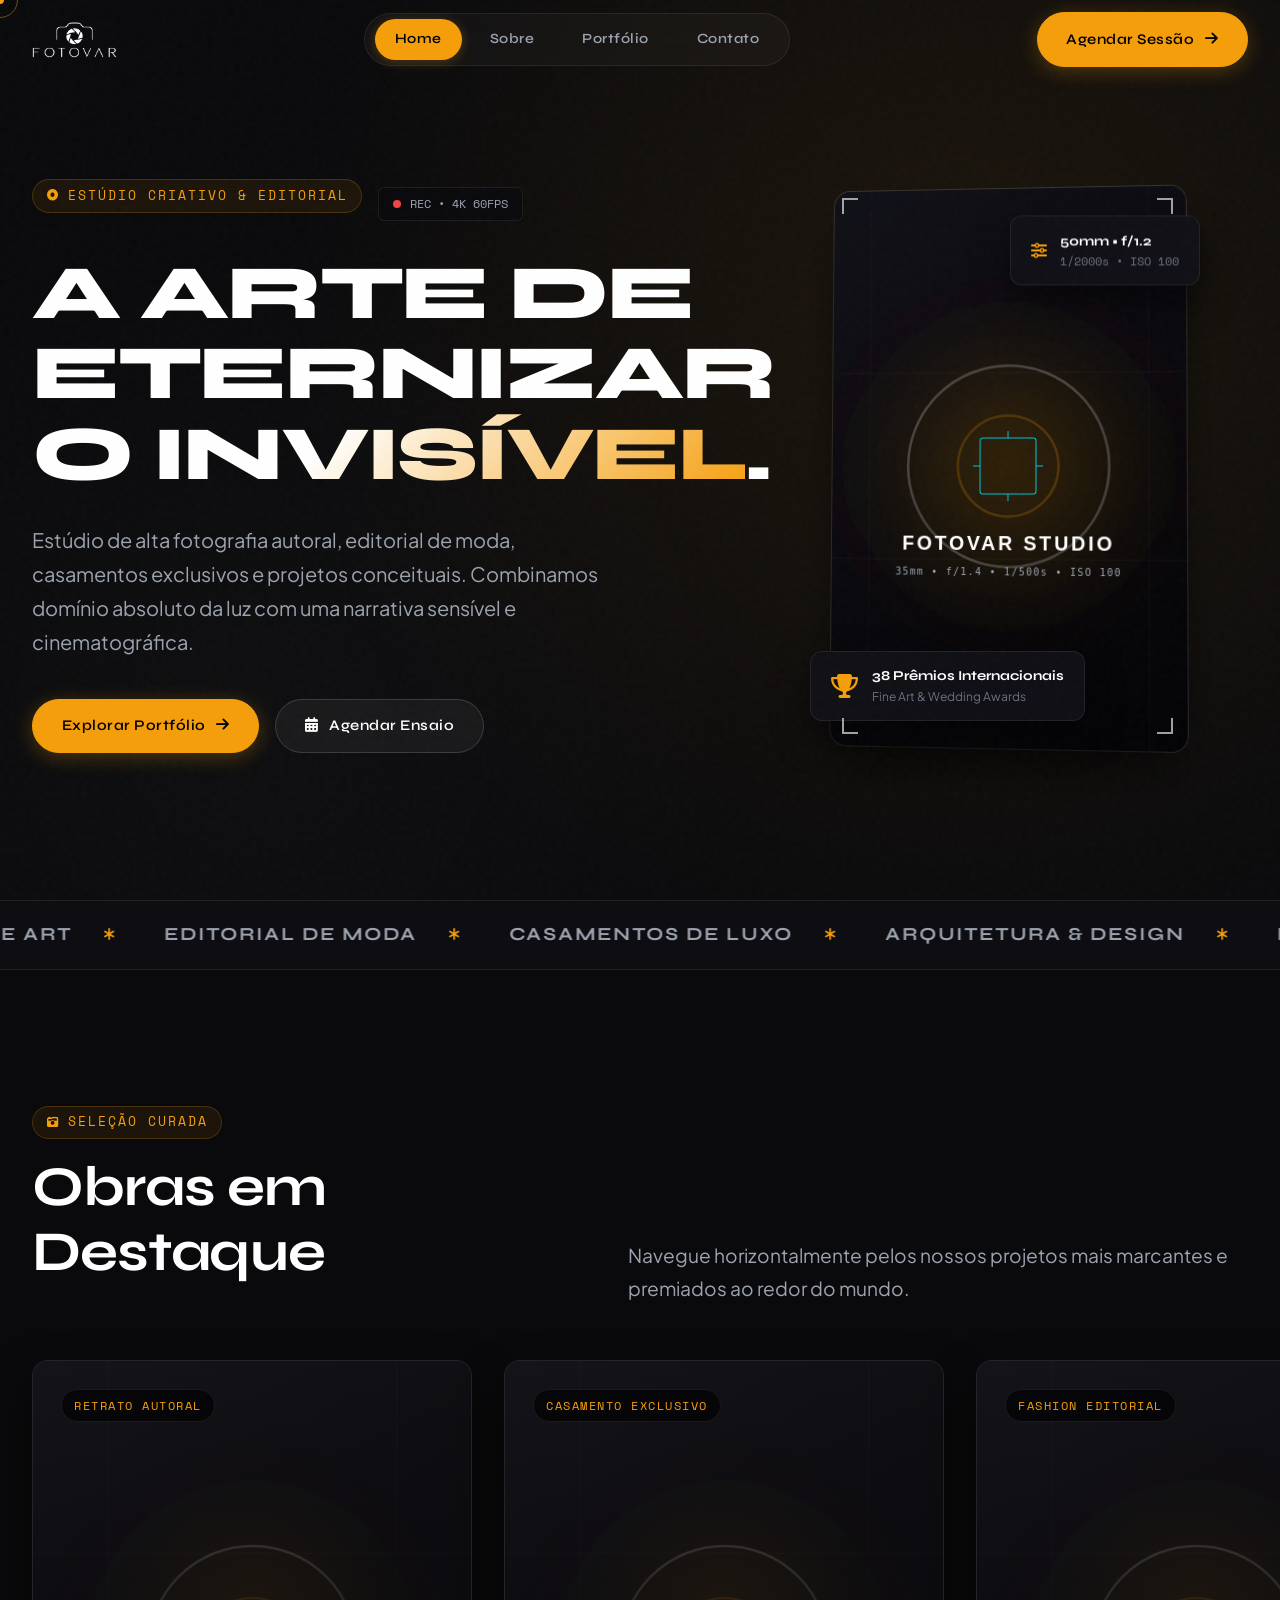
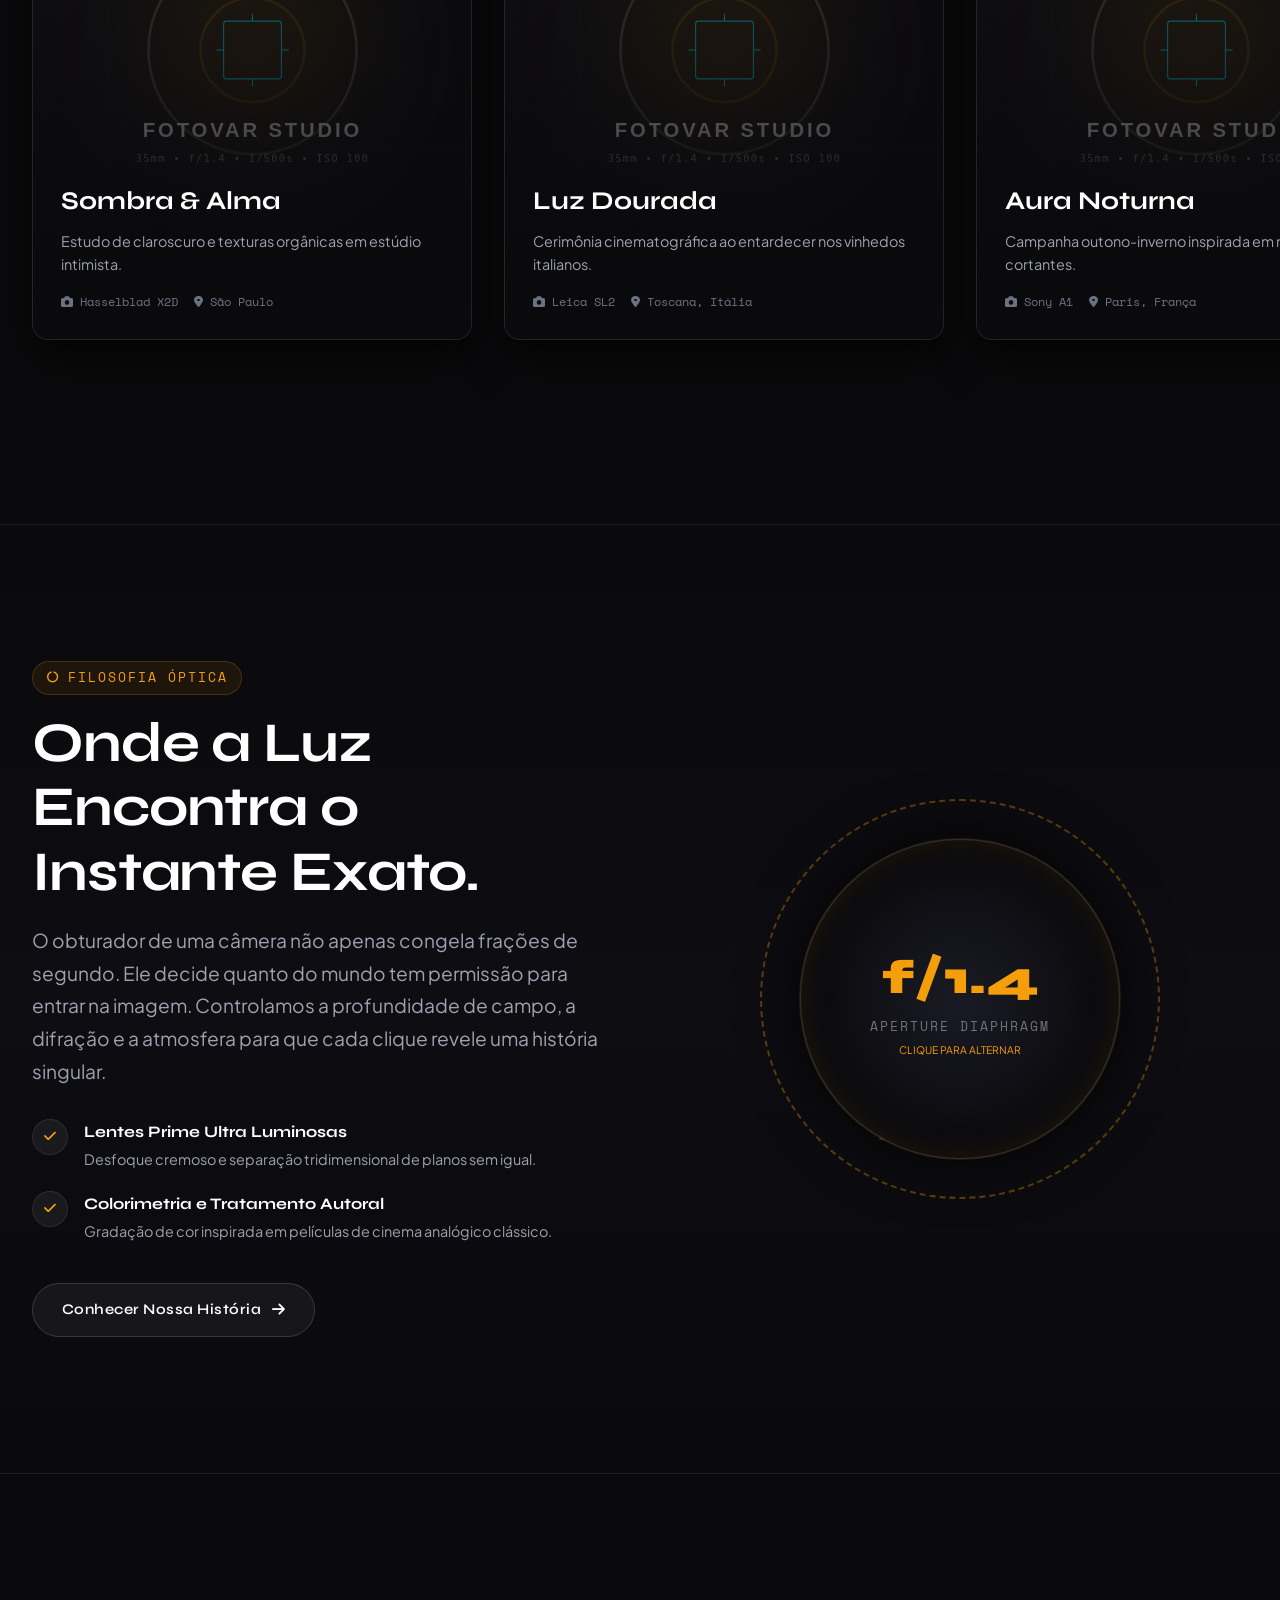
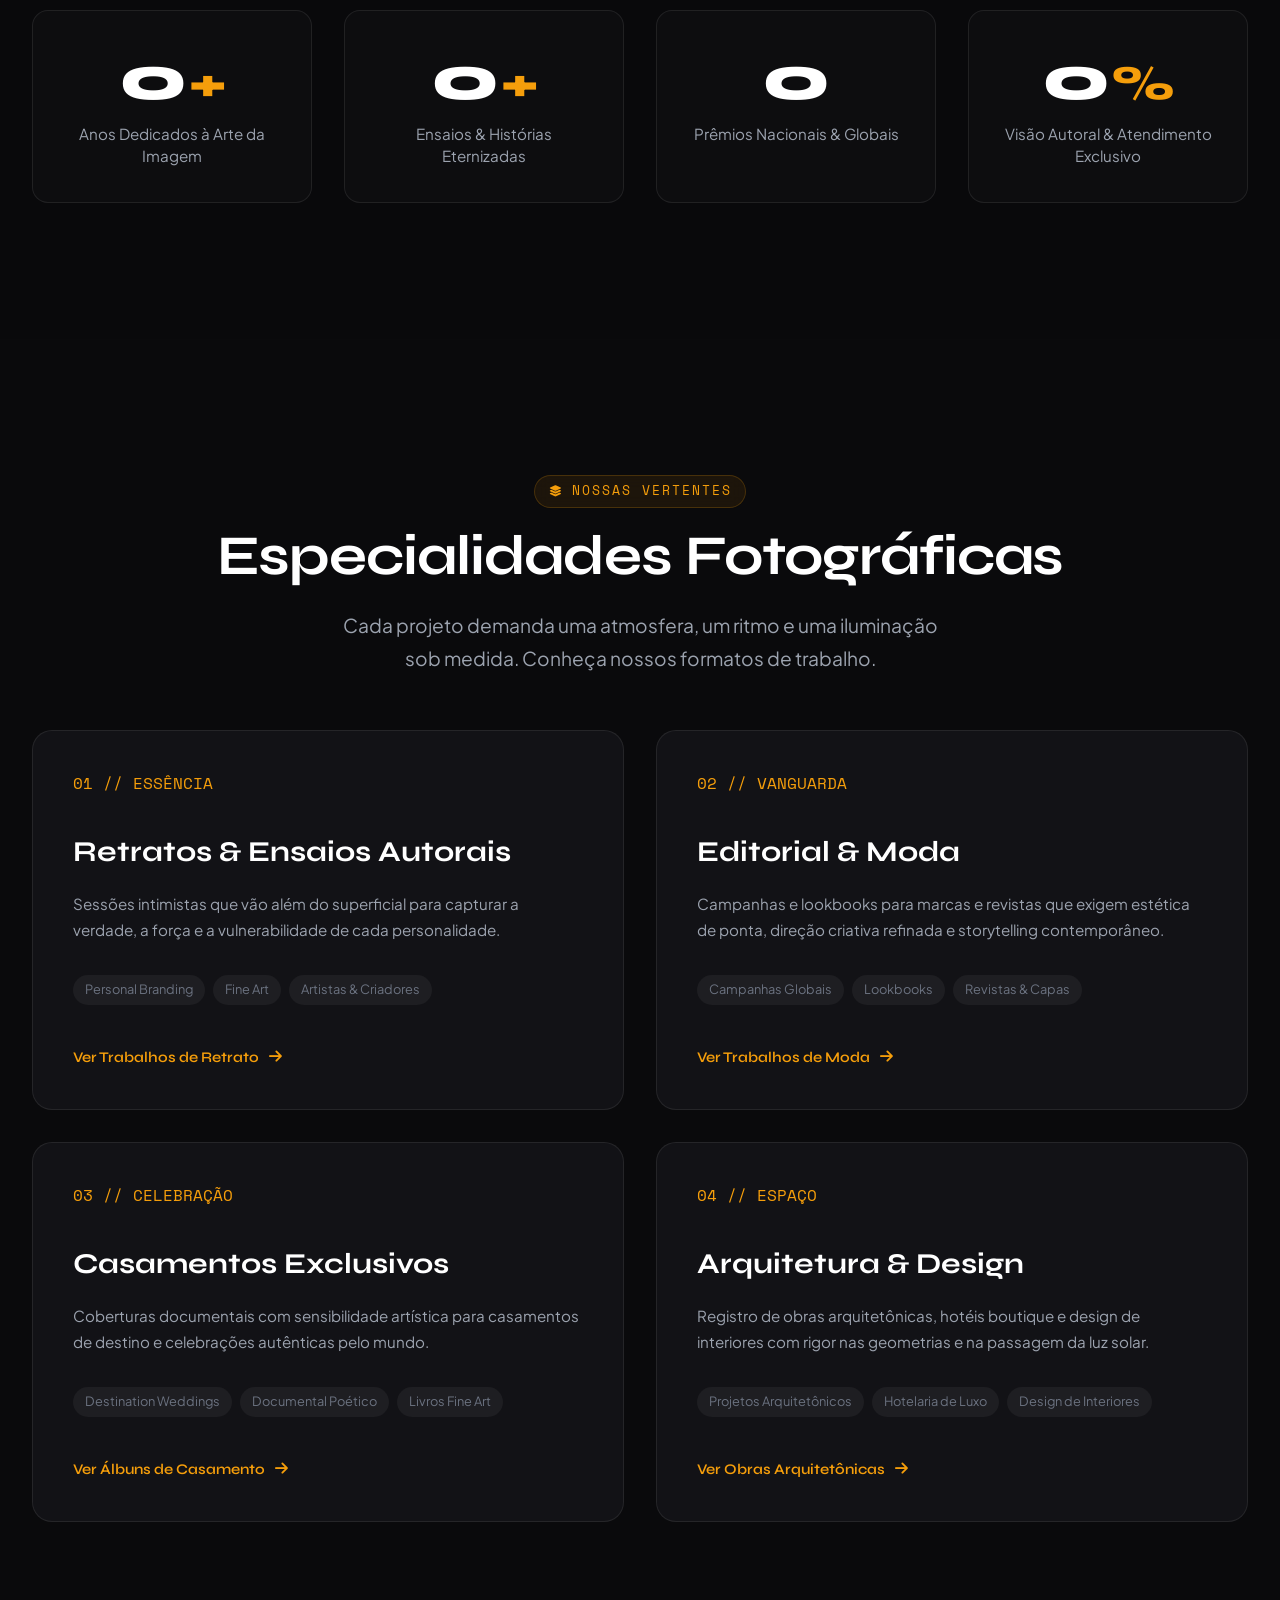
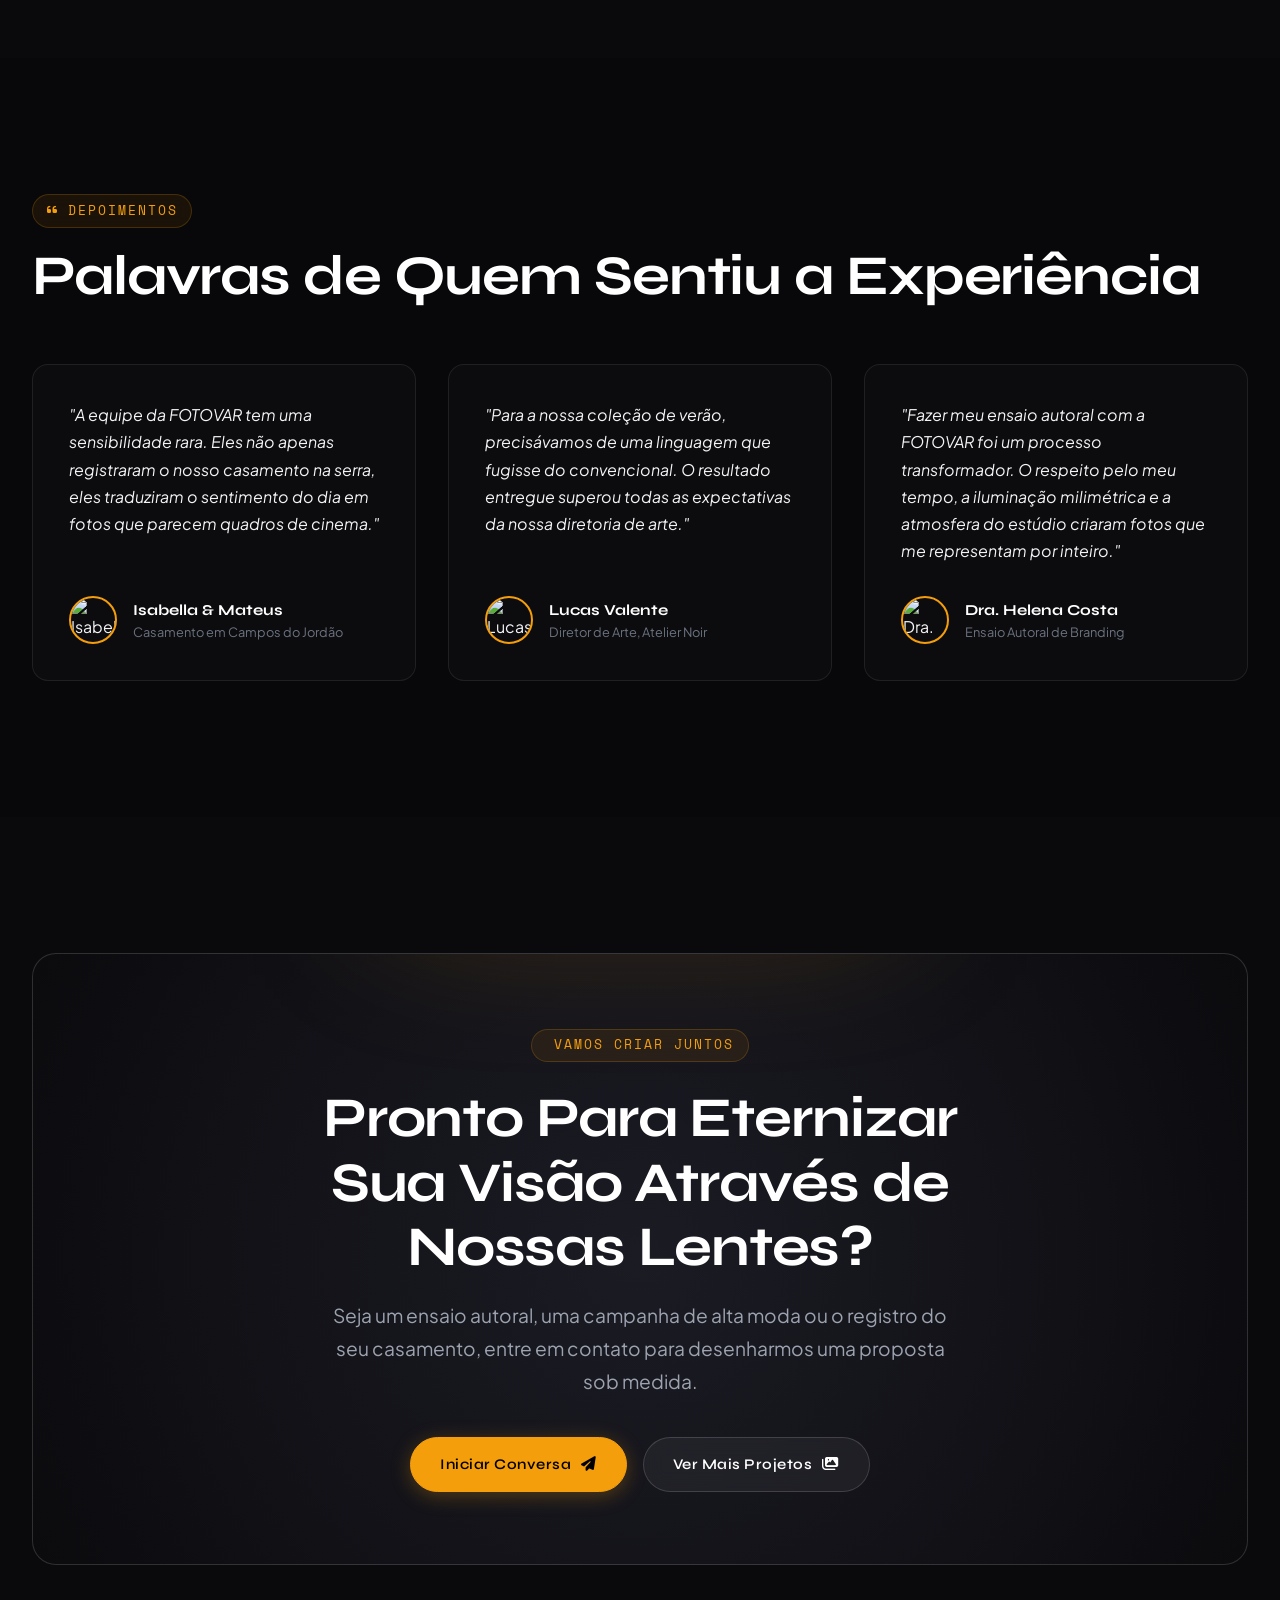
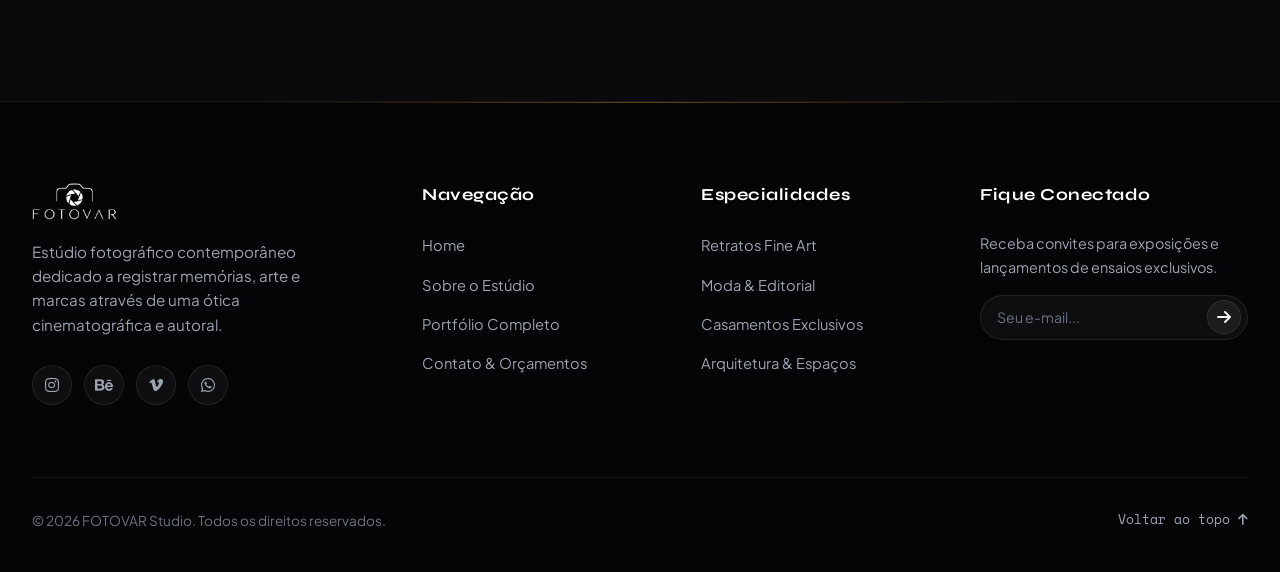
==== commit 4c798994: "Add accessibility features and enhance back-to-top functionality across multiple pages" ====
--- a/index.html
+++ b/index.html
@@ -644,7 +644,7 @@
         <div>
           &copy; 2026 FOTOVAR Studio. Todos os direitos reservados.
         </div>
-        <div class="back-to-top-btn btn-magnetic">
+        <div class="back-to-top-btn btn-magnetic" role="button" tabindex="0" aria-label="Voltar ao topo">
           <span>Voltar ao topo</span>
           <i class="fa-solid fa-arrow-up"></i>
         </div>
@@ -652,9 +652,10 @@
     </div>
   </footer>
 
-  <!-- GSAP 3 & ScrollTrigger CDN -->
+  <!-- GSAP 3, ScrollTrigger & ScrollToPlugin CDN -->
   <script src="https://cdnjs.cloudflare.com/ajax/libs/gsap/3.12.5/gsap.min.js"></script>
   <script src="https://cdnjs.cloudflare.com/ajax/libs/gsap/3.12.5/ScrollTrigger.min.js"></script>
+  <script src="https://cdnjs.cloudflare.com/ajax/libs/gsap/3.12.5/ScrollToPlugin.min.js"></script>
 
   <!-- Scripts -->
   <script src="js/global.js"></script>
--- a/css/global.css
+++ b/css/global.css
@@ -798,11 +798,28 @@
   font-size: 0.8rem;
   color: var(--text-secondary);
   cursor: pointer;
+  user-select: none;
   transition: color var(--transition-fast);
+  border-radius: 4px;
+  outline: none;
+}
+
+.back-to-top-btn i {
+  transition: transform var(--transition-fast);
 }
 
 .back-to-top-btn:hover {
   color: var(--accent);
+}
+
+.back-to-top-btn:hover i {
+  transform: translateY(-2px);
+}
+
+.back-to-top-btn:focus-visible {
+  color: var(--accent);
+  outline: 1px dashed var(--accent);
+  outline-offset: 4px;
 }
 
 /* Fallback Image Card */
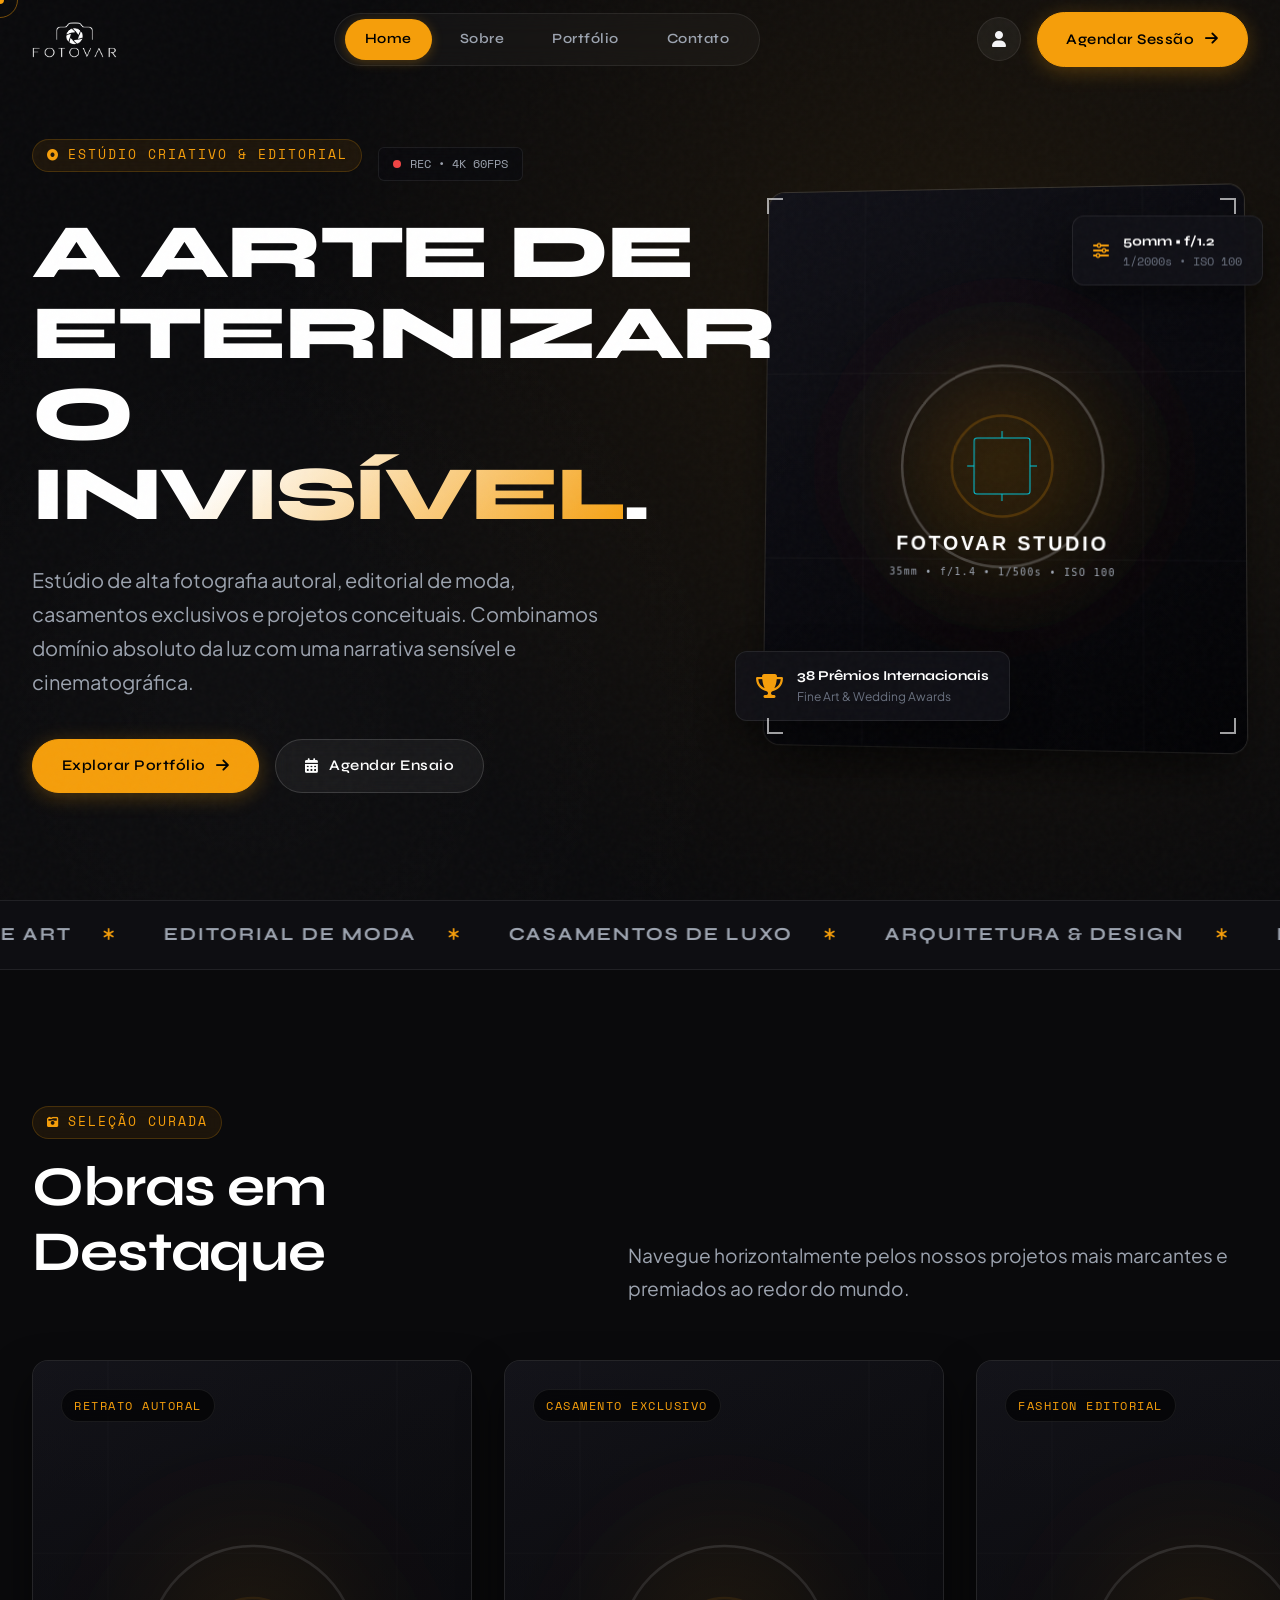
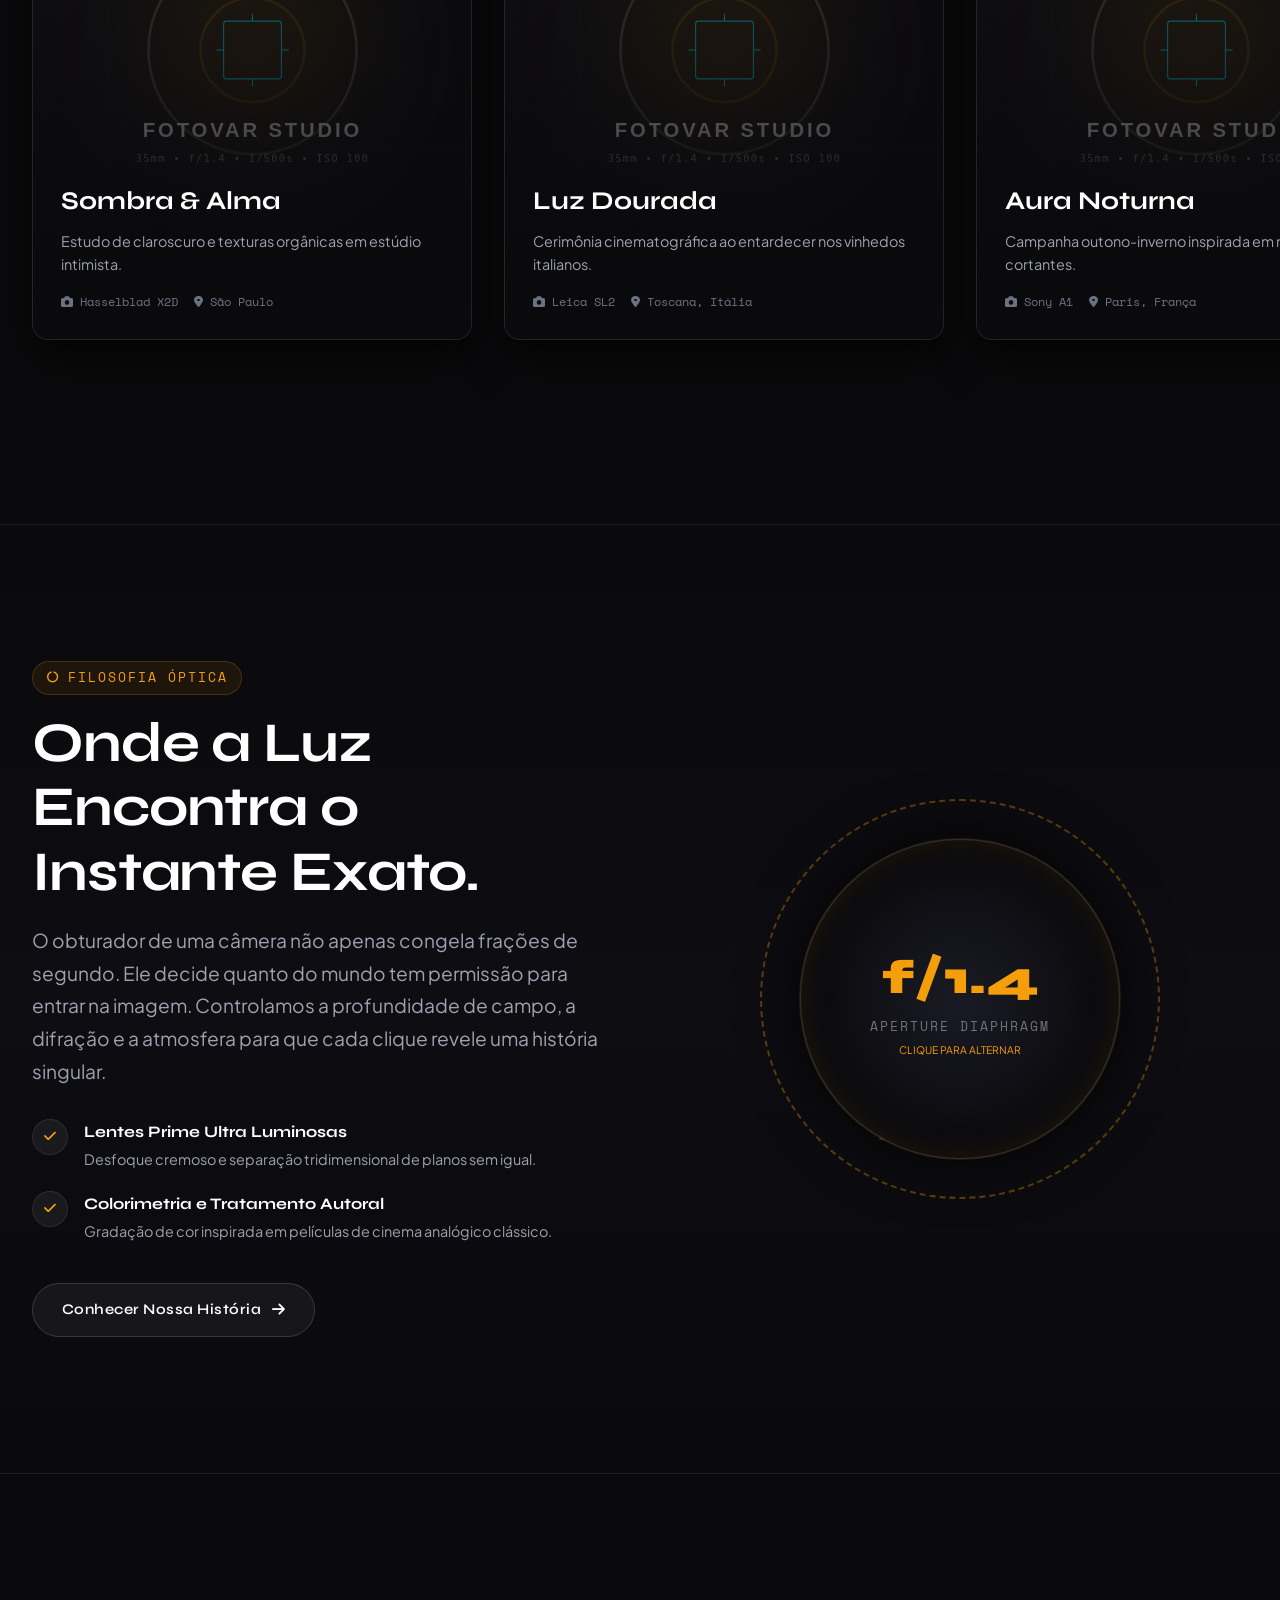
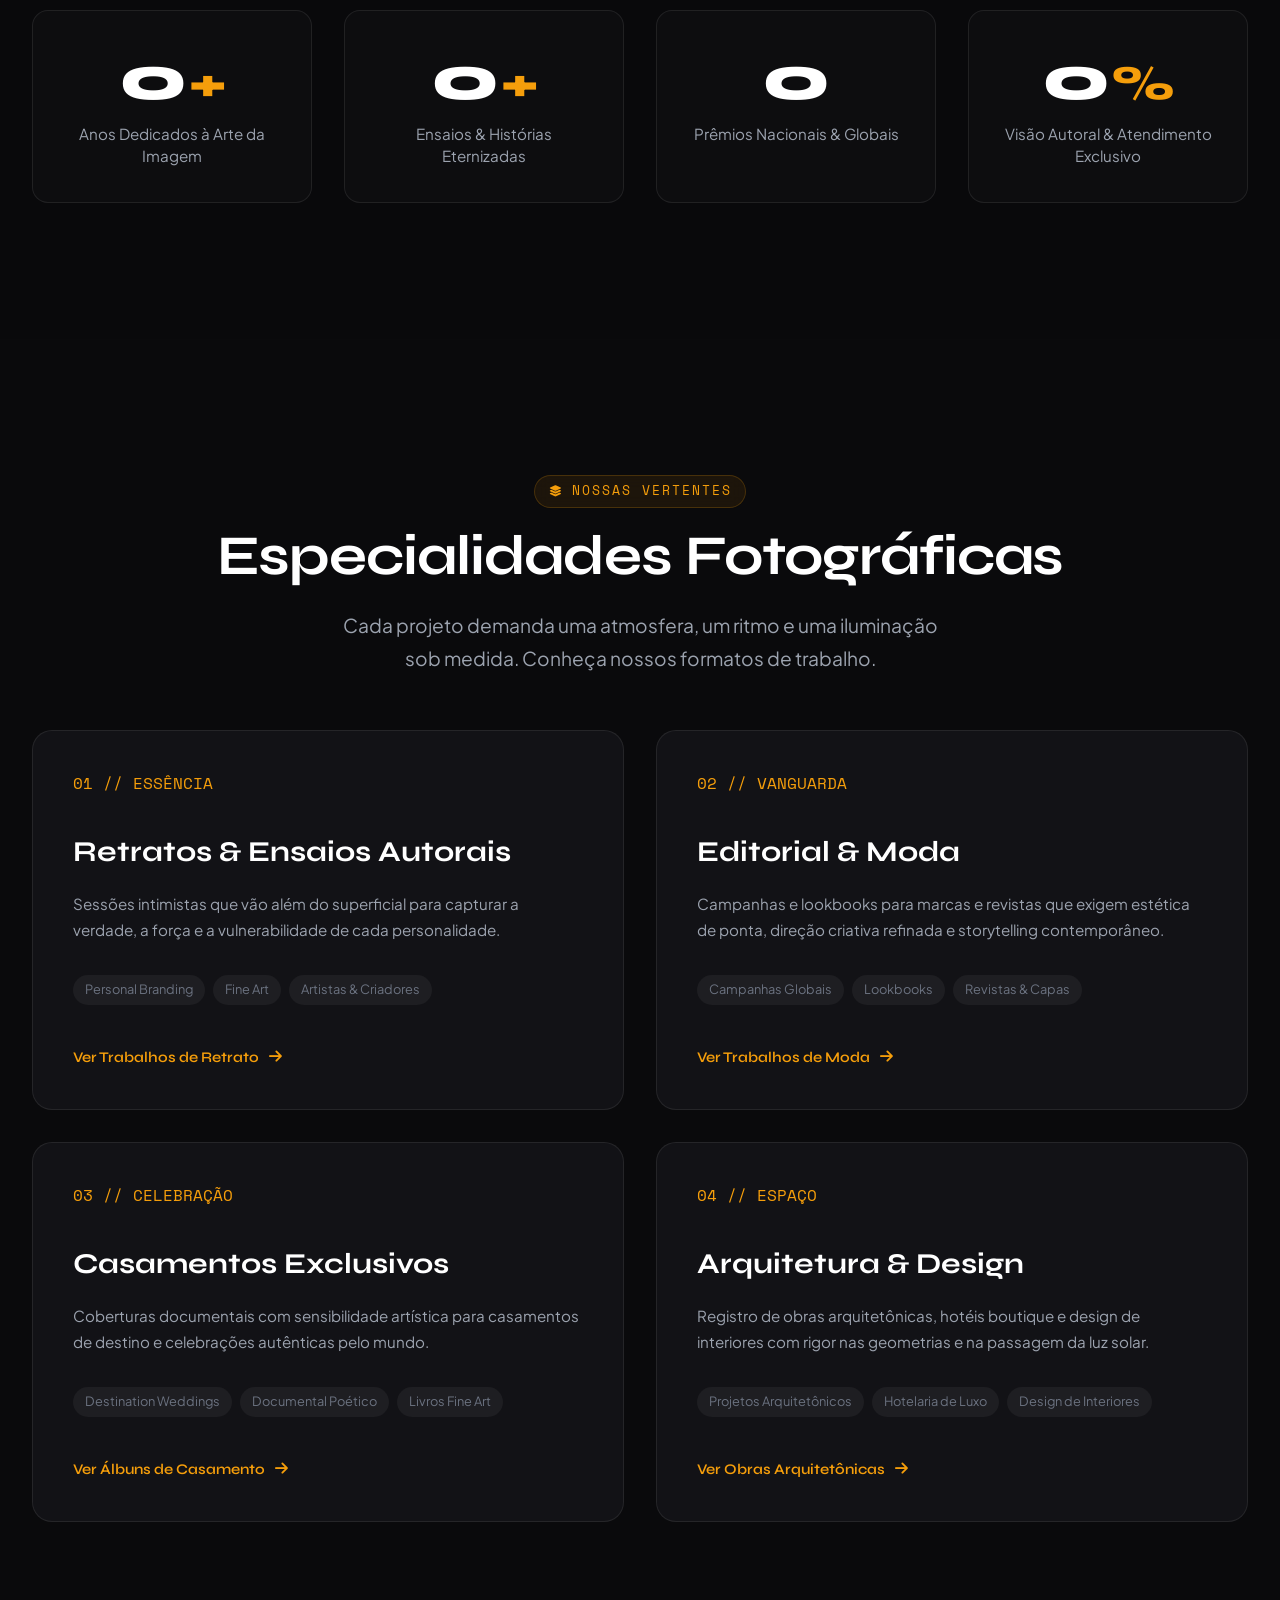
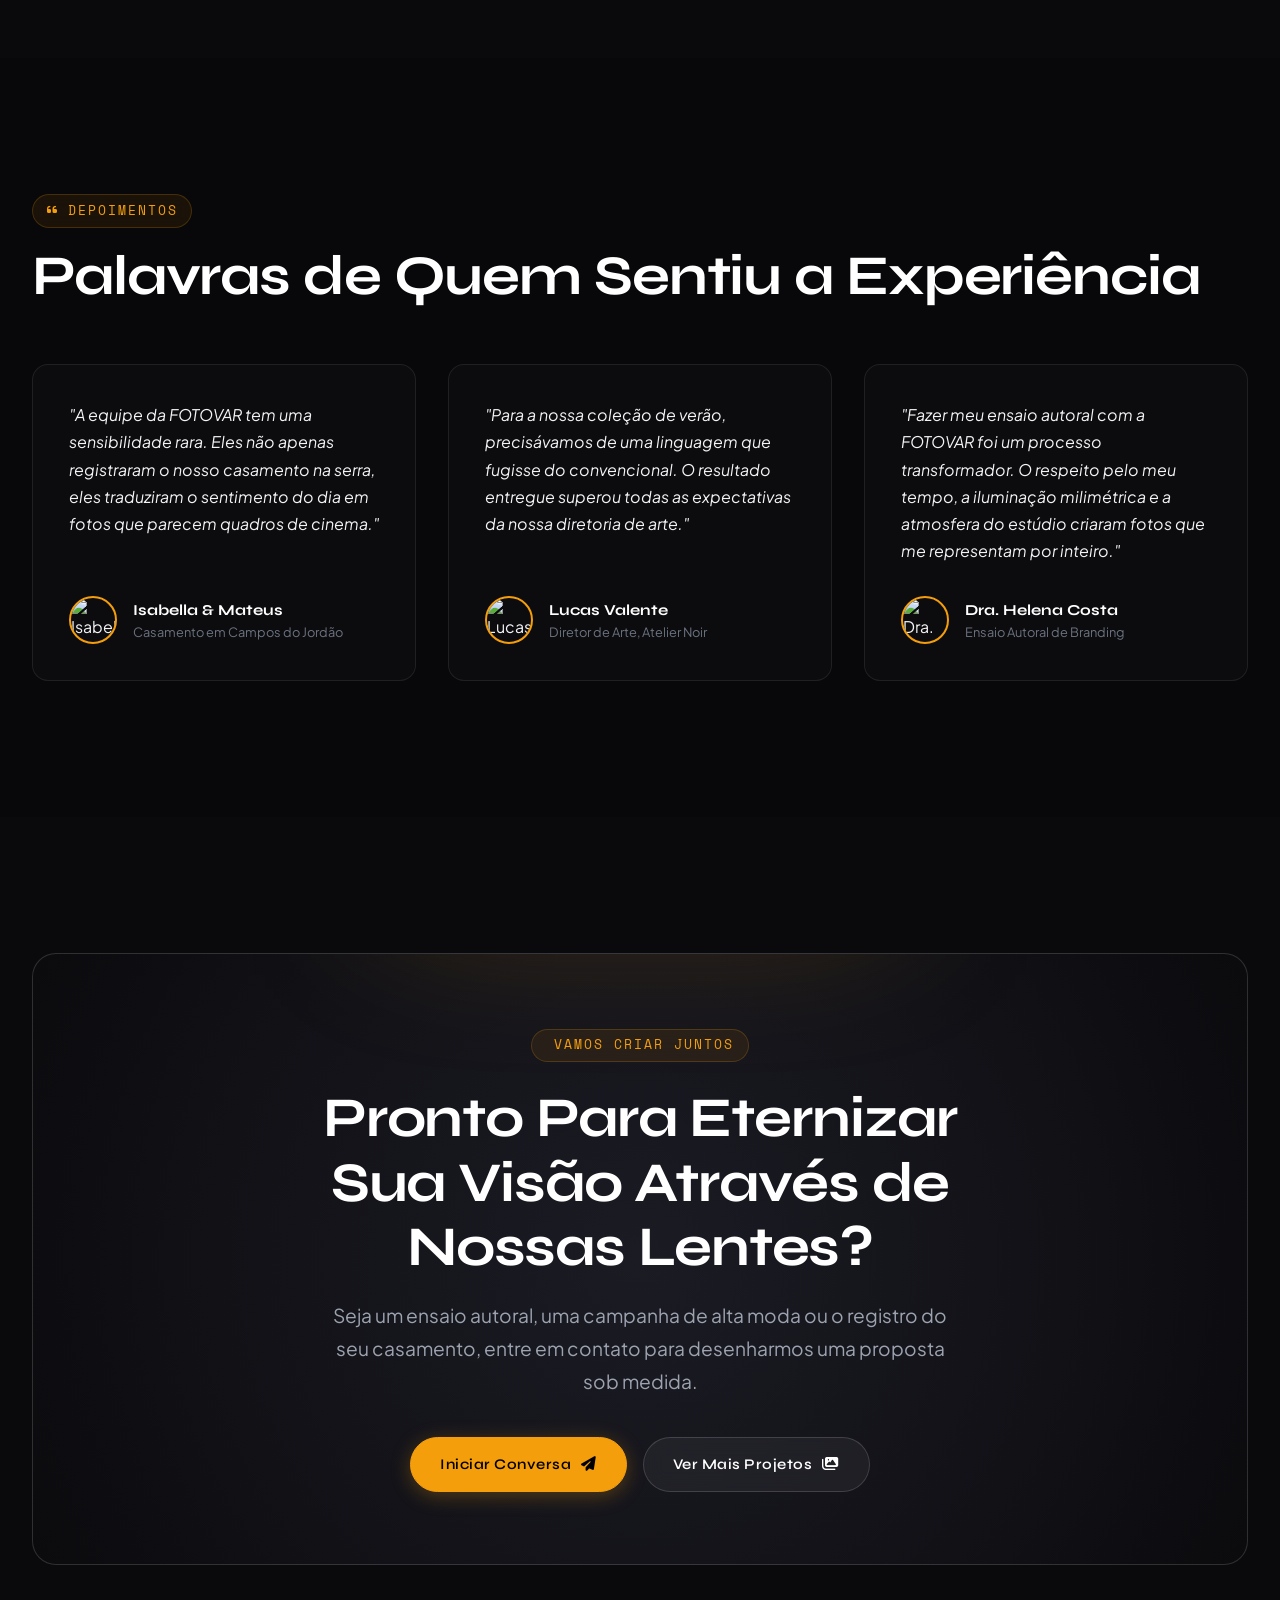
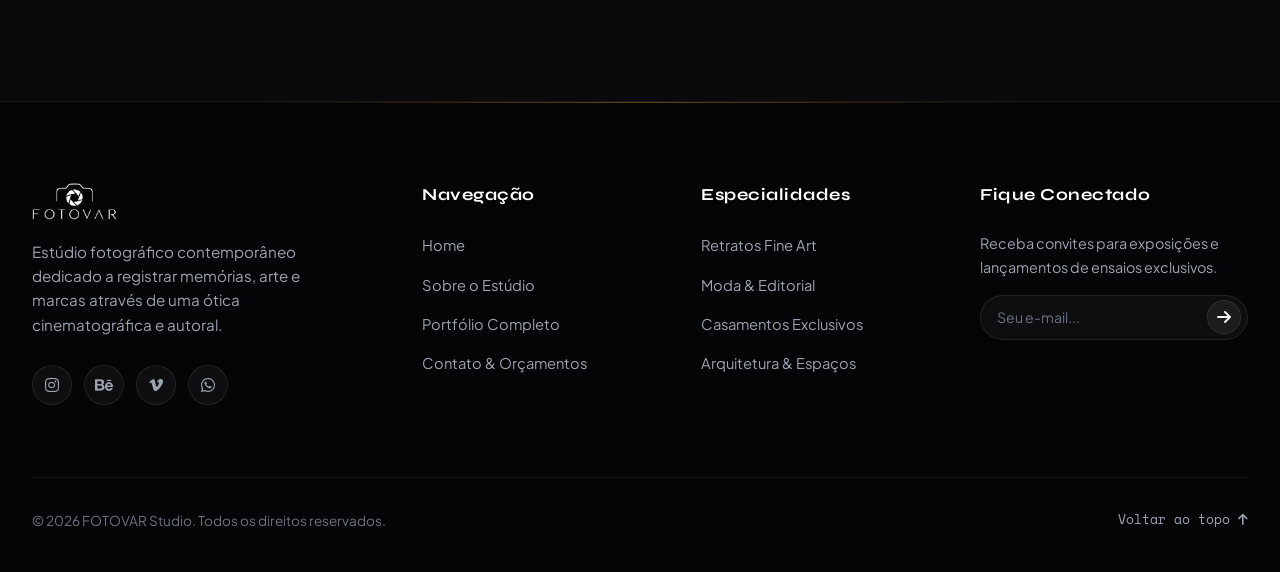
==== commit fcf1960d: "Add login page and associated styles; enhance header with login link" ====
--- a/index.html
+++ b/index.html
@@ -57,6 +57,9 @@
 
       <!-- Action Buttons -->
       <div class="header-actions">
+        <a href="login.html" class="header-login" aria-label="Login" title="Login">
+          <i class="fa-solid fa-user" aria-hidden="true"></i>
+        </a>
         <a href="contato.html" class="btn btn-primary header-cta btn-magnetic">
           <span>Agendar Sessão</span>
           <i class="fa-solid fa-arrow-right"></i>
--- a/css/global.css
+++ b/css/global.css
@@ -400,6 +400,10 @@
   box-shadow: 0 10px 30px rgba(0, 0, 0, 0.4);
 }
 
+body.menu-open .site-header {
+  z-index: 1002;
+}
+
 .header-container {
   display: flex;
   align-items: center;
@@ -476,6 +480,26 @@
   gap: 1rem;
 }
 
+.header-login {
+  width: 44px;
+  height: 44px;
+  display: inline-flex;
+  align-items: center;
+  justify-content: center;
+  border: 1px solid var(--border-subtle);
+  border-radius: 50%;
+  color: var(--text-main);
+  background: rgba(255, 255, 255, 0.05);
+  transition: all var(--transition-fast);
+}
+
+.header-login:hover {
+  color: #000;
+  background: var(--accent);
+  border-color: var(--accent);
+  transform: scale(1.08);
+}
+
 .header-cta {
   display: none;
 }
--- a/css/home.css
+++ b/css/home.css
@@ -33,6 +33,7 @@
 .hero-content {
   position: relative;
   z-index: 2;
+  min-width: 0;
 }
 
 .hero-badge-row {
@@ -59,6 +60,12 @@
   -webkit-text-fill-color: transparent;
 }
 
+@media (max-width: 767px) {
+  .hero-title {
+    overflow-wrap: anywhere;
+  }
+}
+
 .hero-description {
   font-size: clamp(1.05rem, 1.8vw, 1.25rem);
   color: var(--text-secondary);
@@ -77,6 +84,7 @@
 /* Hero Media Display */
 .hero-visual {
   position: relative;
+  min-width: 0;
   display: flex;
   justify-content: center;
   align-items: center;
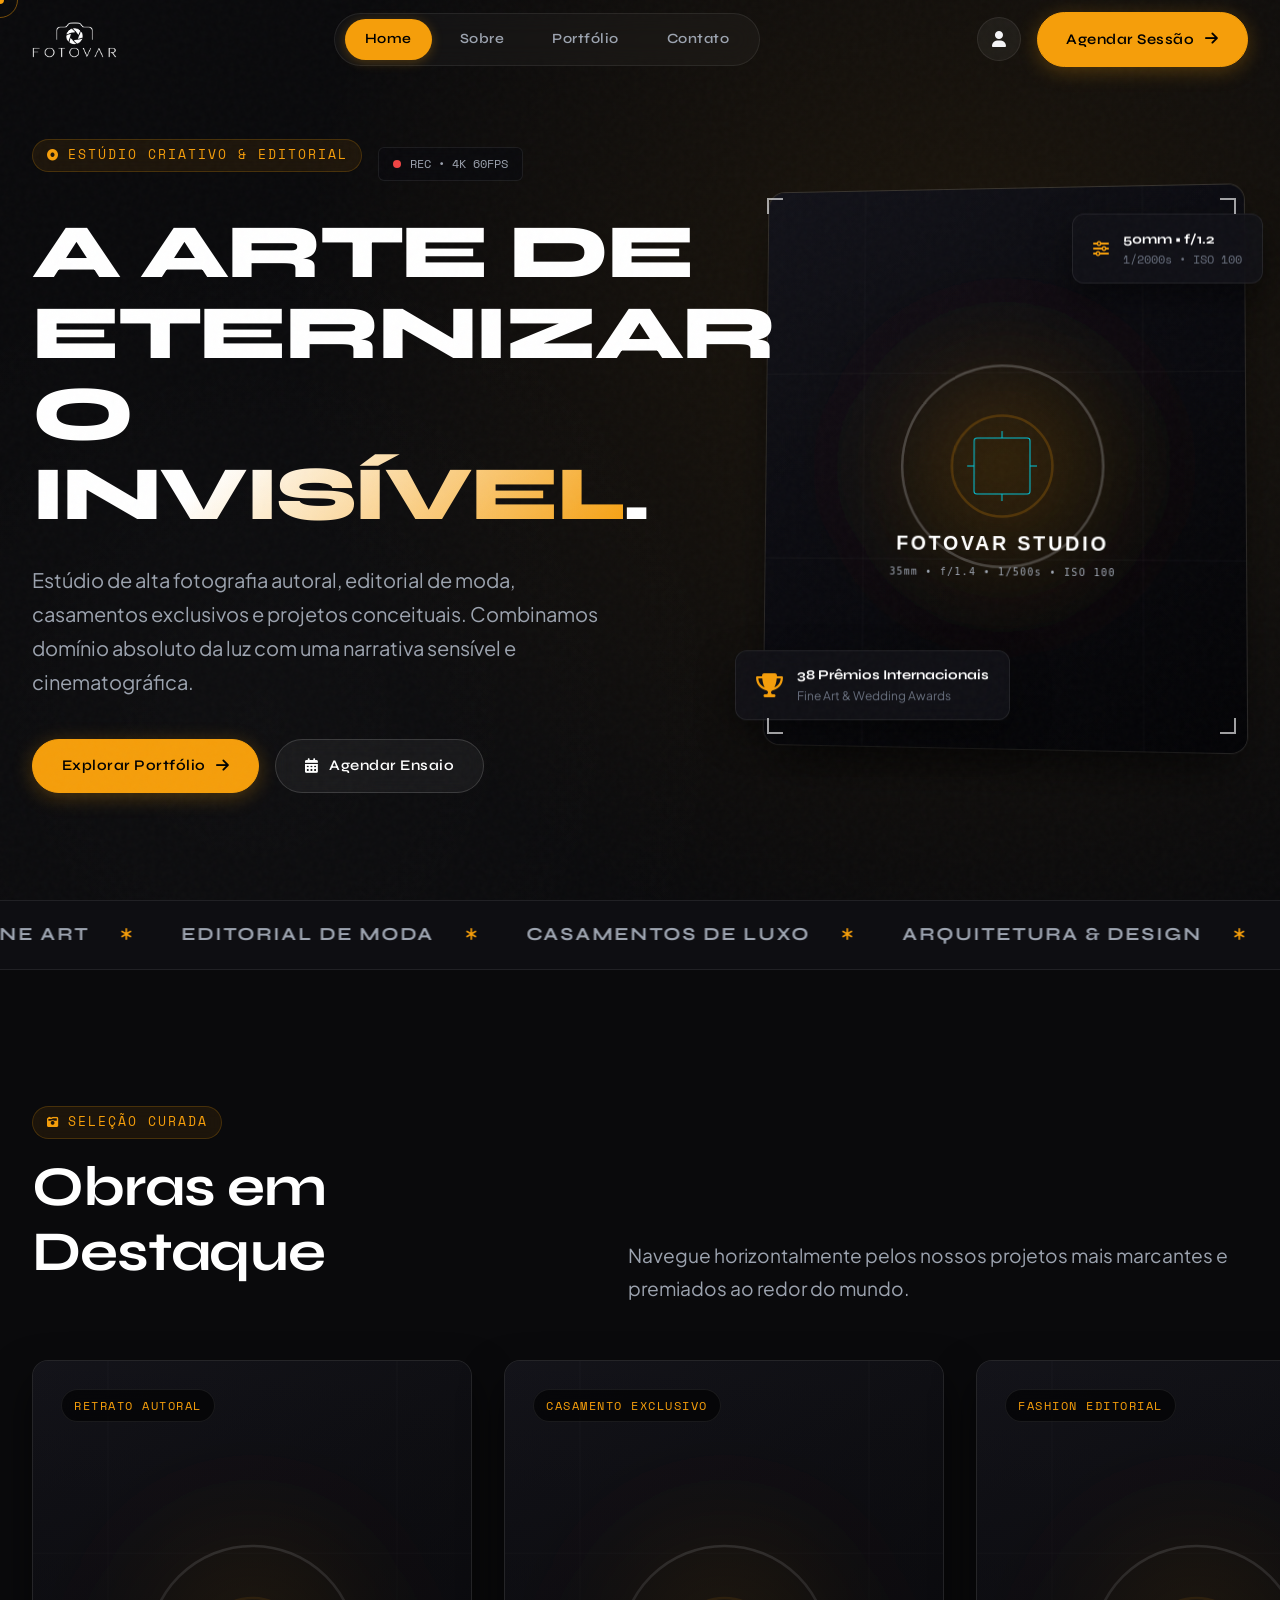
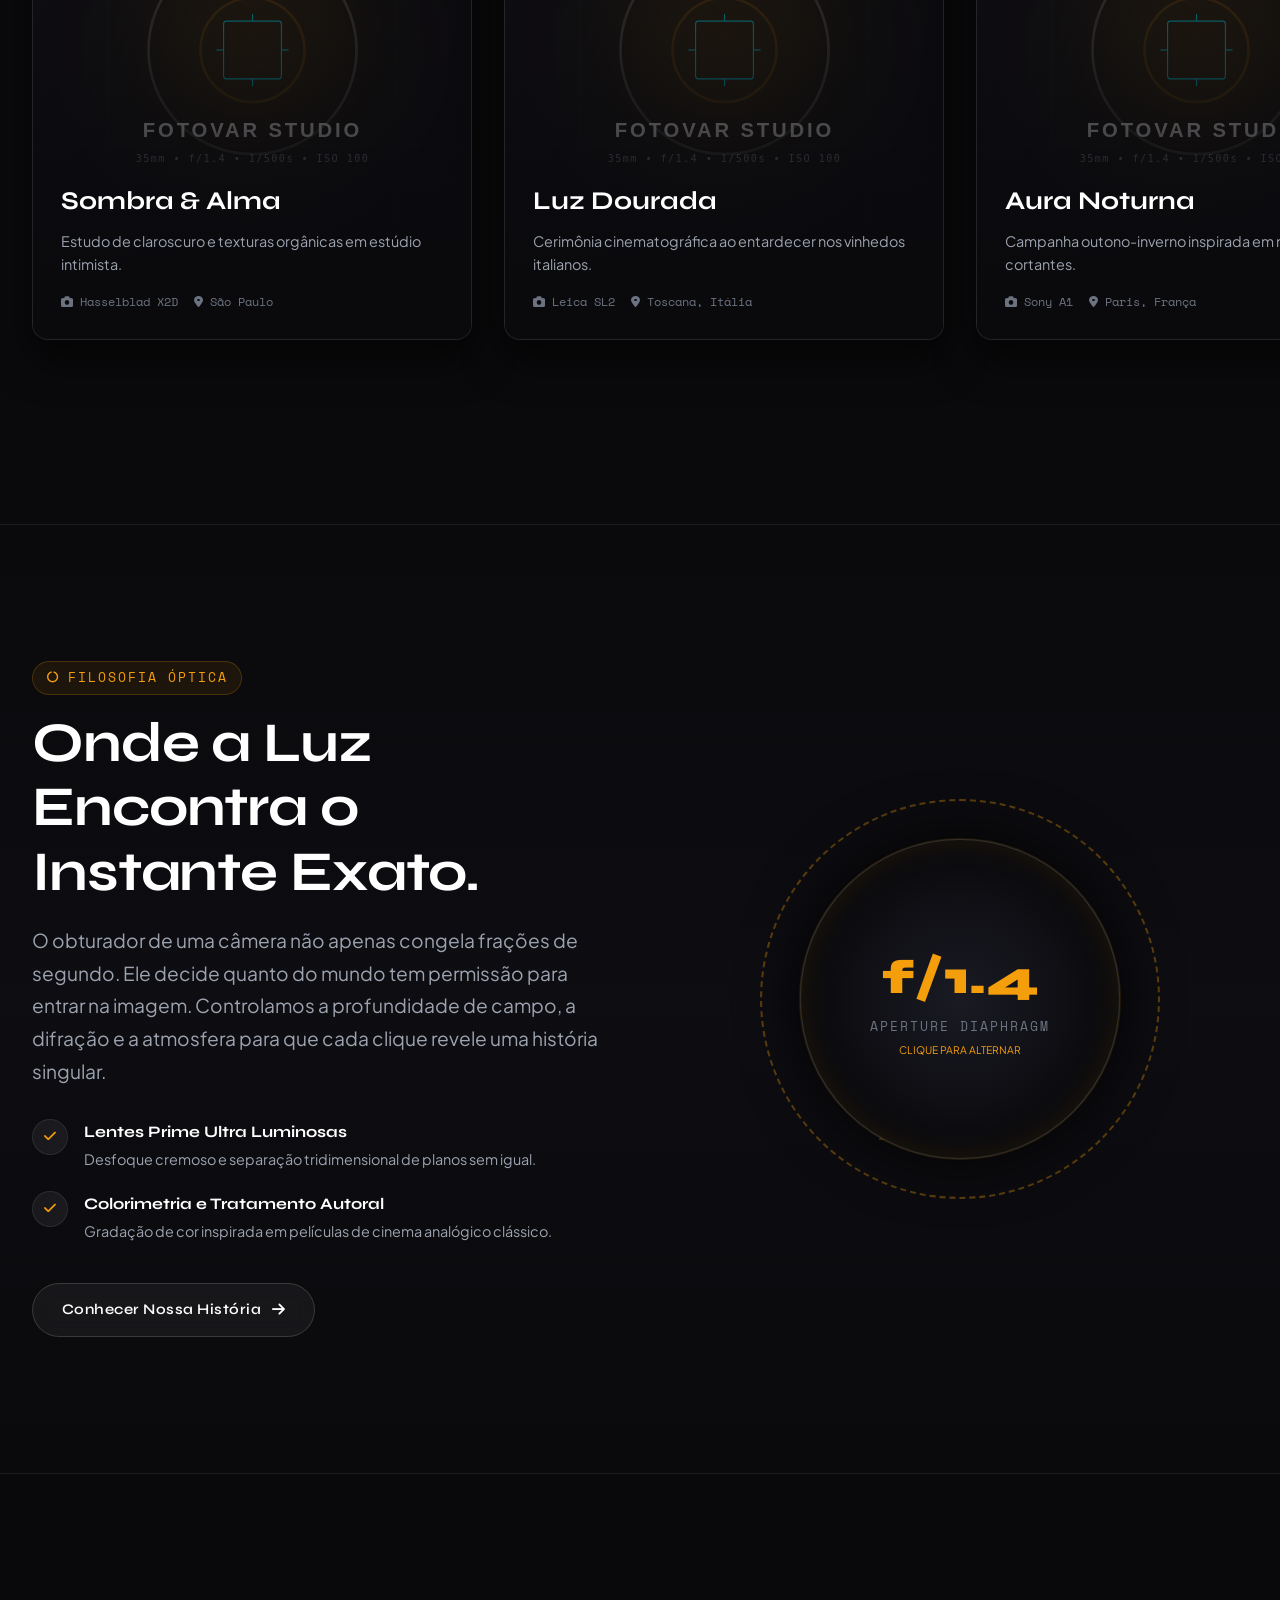
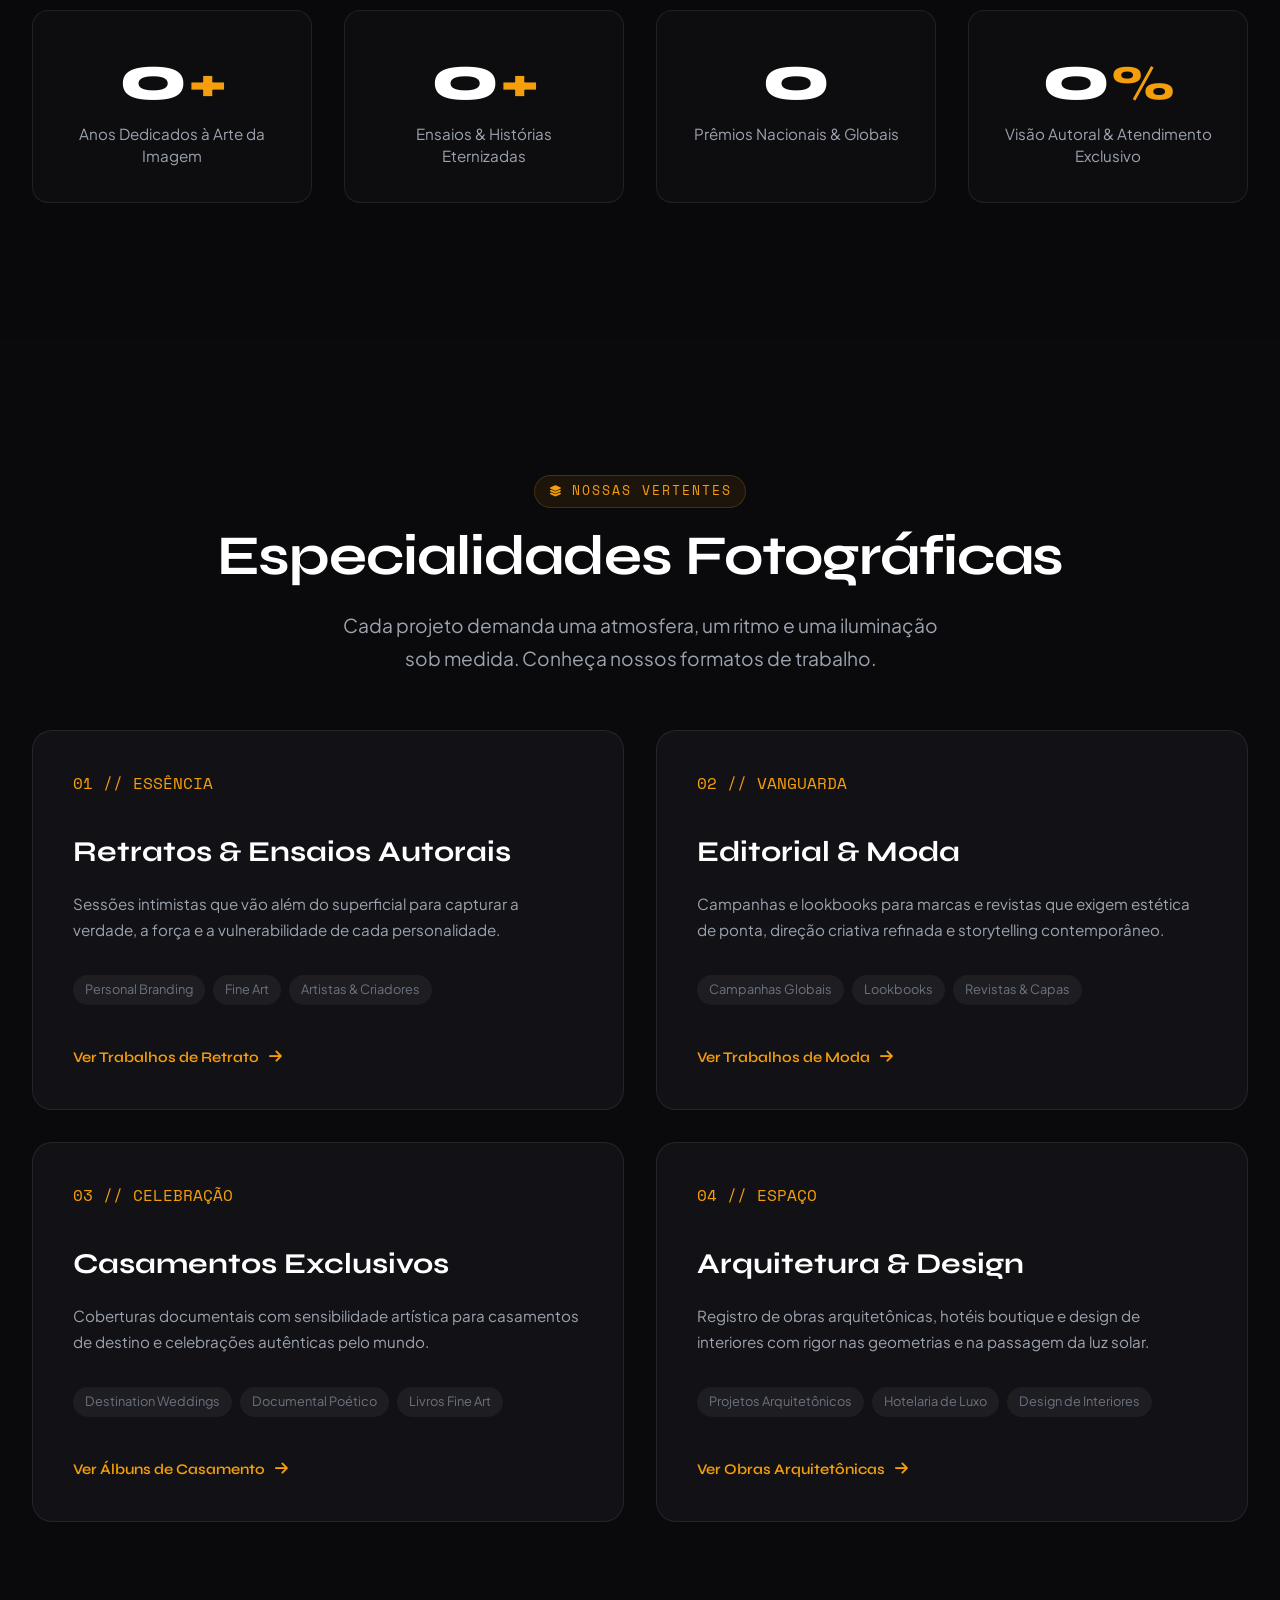
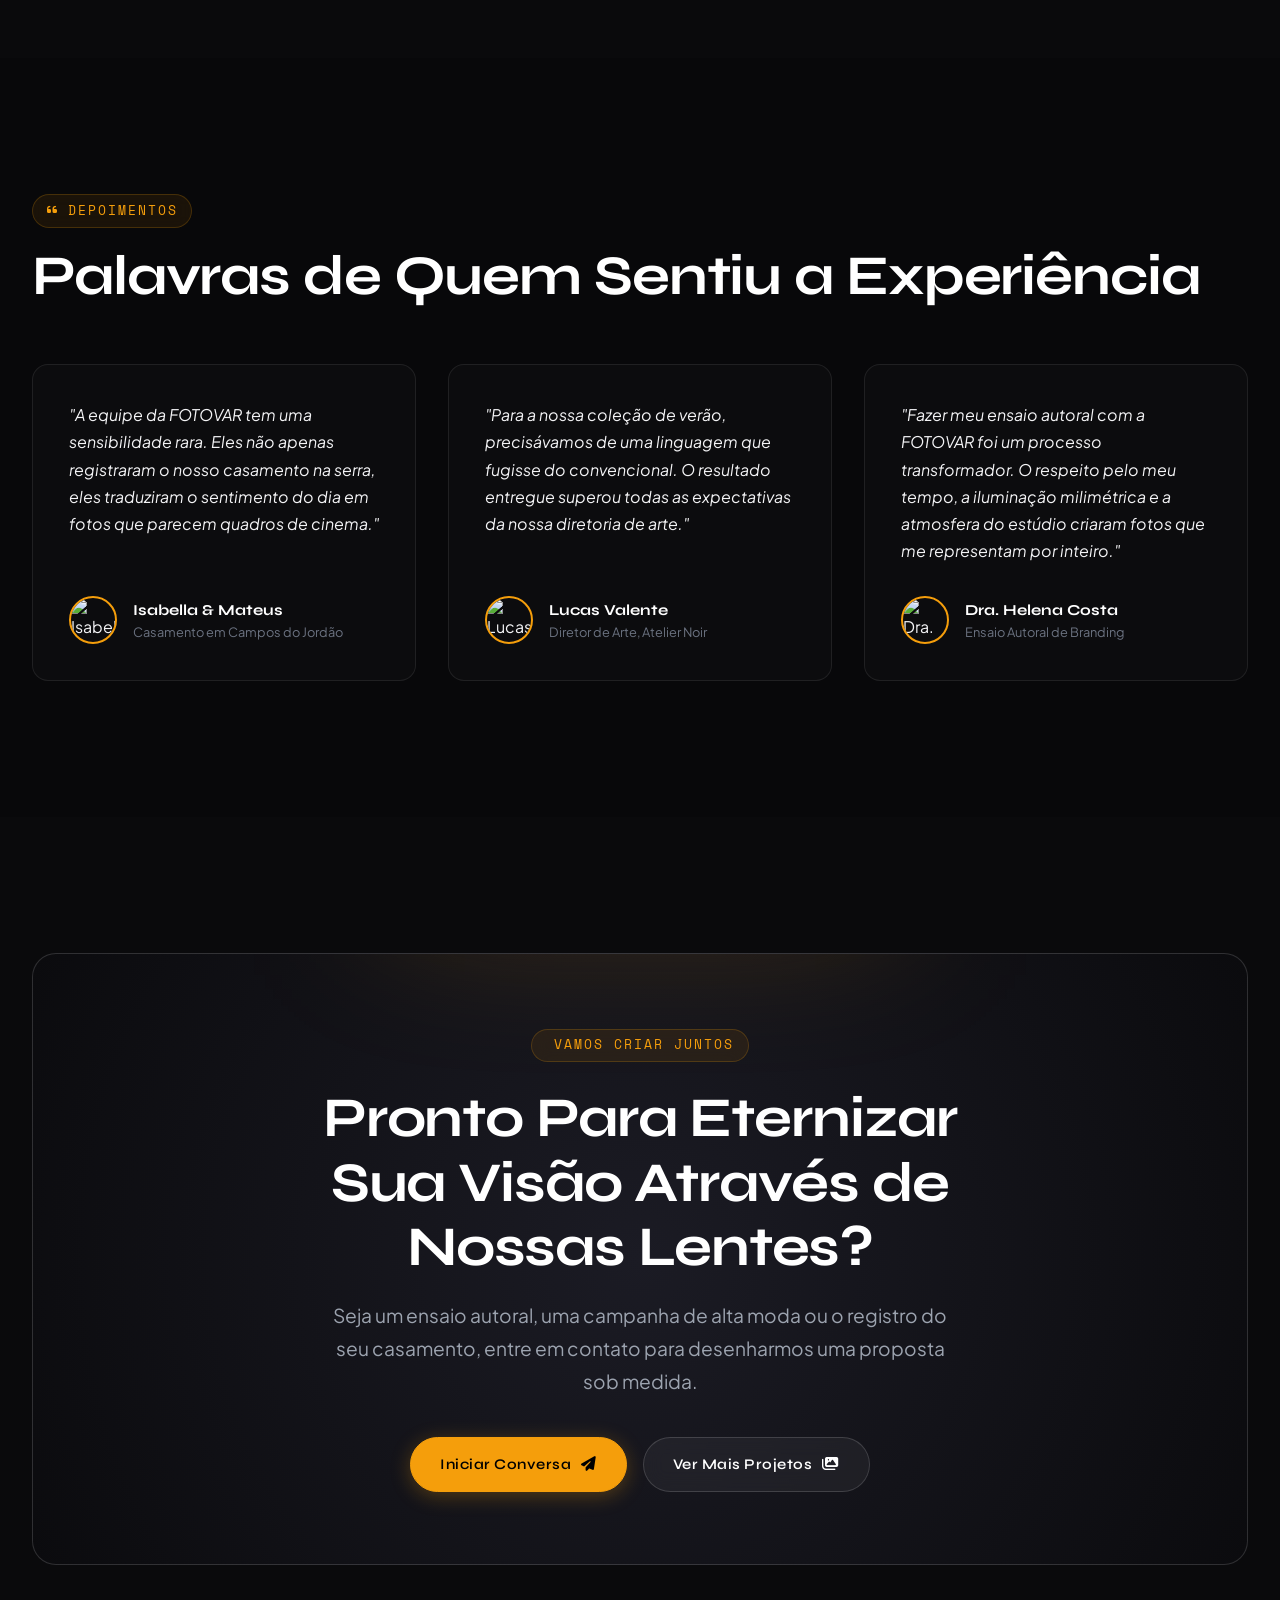
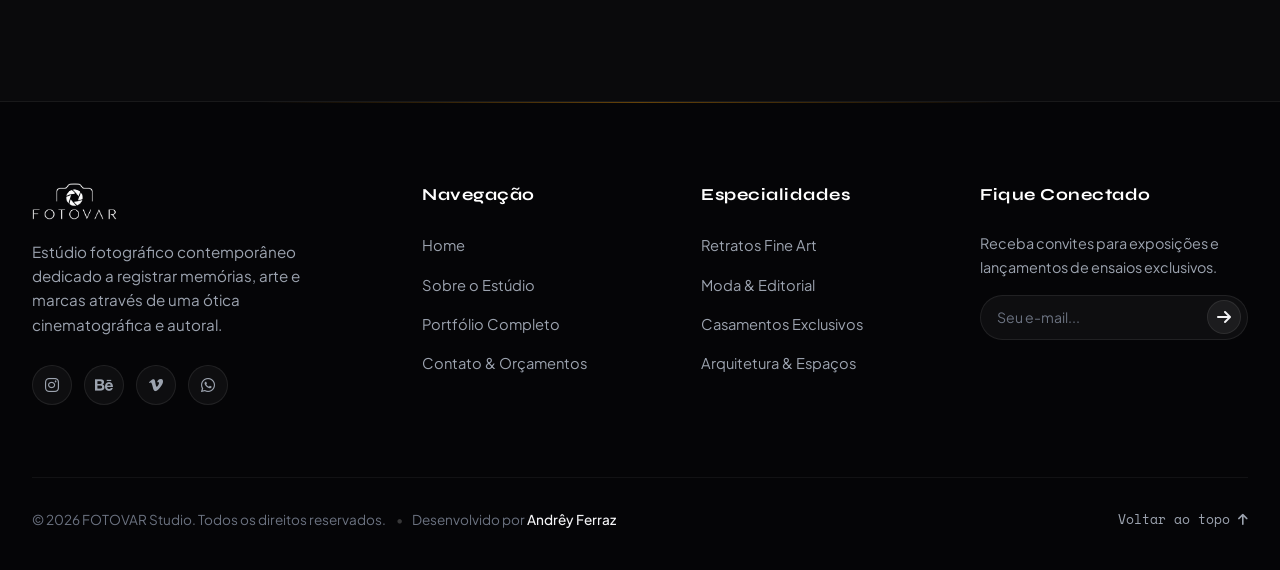
==== commit 500c71f8: "Add dynamic copyright year and developer attribution in footer across multiple pages" ====
--- a/index.html
+++ b/index.html
@@ -644,8 +644,10 @@
 
       <!-- Bottom Bar -->
       <div class="footer-bottom-bar">
-        <div>
-          &copy; 2026 FOTOVAR Studio. Todos os direitos reservados.
+        <div class="footer-copyright">
+          <span>&copy; <span class="current-year">2026</span> FOTOVAR Studio. Todos os direitos reservados.</span>
+          <span class="footer-divider">•</span>
+          <span>Desenvolvido por <a href="https://www.andreyferraz.com.br" target="_blank" rel="noopener noreferrer" class="footer-dev-link">Andrêy Ferraz</a></span>
         </div>
         <div class="back-to-top-btn btn-magnetic" role="button" tabindex="0" aria-label="Voltar ao topo">
           <span>Voltar ao topo</span>
--- a/css/global.css
+++ b/css/global.css
@@ -808,6 +808,39 @@
   font-size: 0.85rem;
 }
 
+.footer-copyright {
+  display: flex;
+  flex-wrap: wrap;
+  align-items: center;
+  gap: 0.35rem 0.6rem;
+  color: var(--text-muted);
+  font-size: 0.85rem;
+  line-height: 1.5;
+}
+
+@media (max-width: 767px) {
+  .footer-copyright {
+    justify-content: center;
+    text-align: center;
+  }
+}
+
+.footer-divider {
+  color: rgba(255, 255, 255, 0.2);
+  user-select: none;
+}
+
+.footer-dev-link {
+  color: var(--text-main);
+  text-decoration: none;
+  font-weight: 500;
+  transition: color var(--transition-fast);
+}
+
+.footer-dev-link:hover {
+  color: var(--accent);
+}
+
 @media (min-width: 768px) {
   .footer-bottom-bar {
     flex-direction: row;
